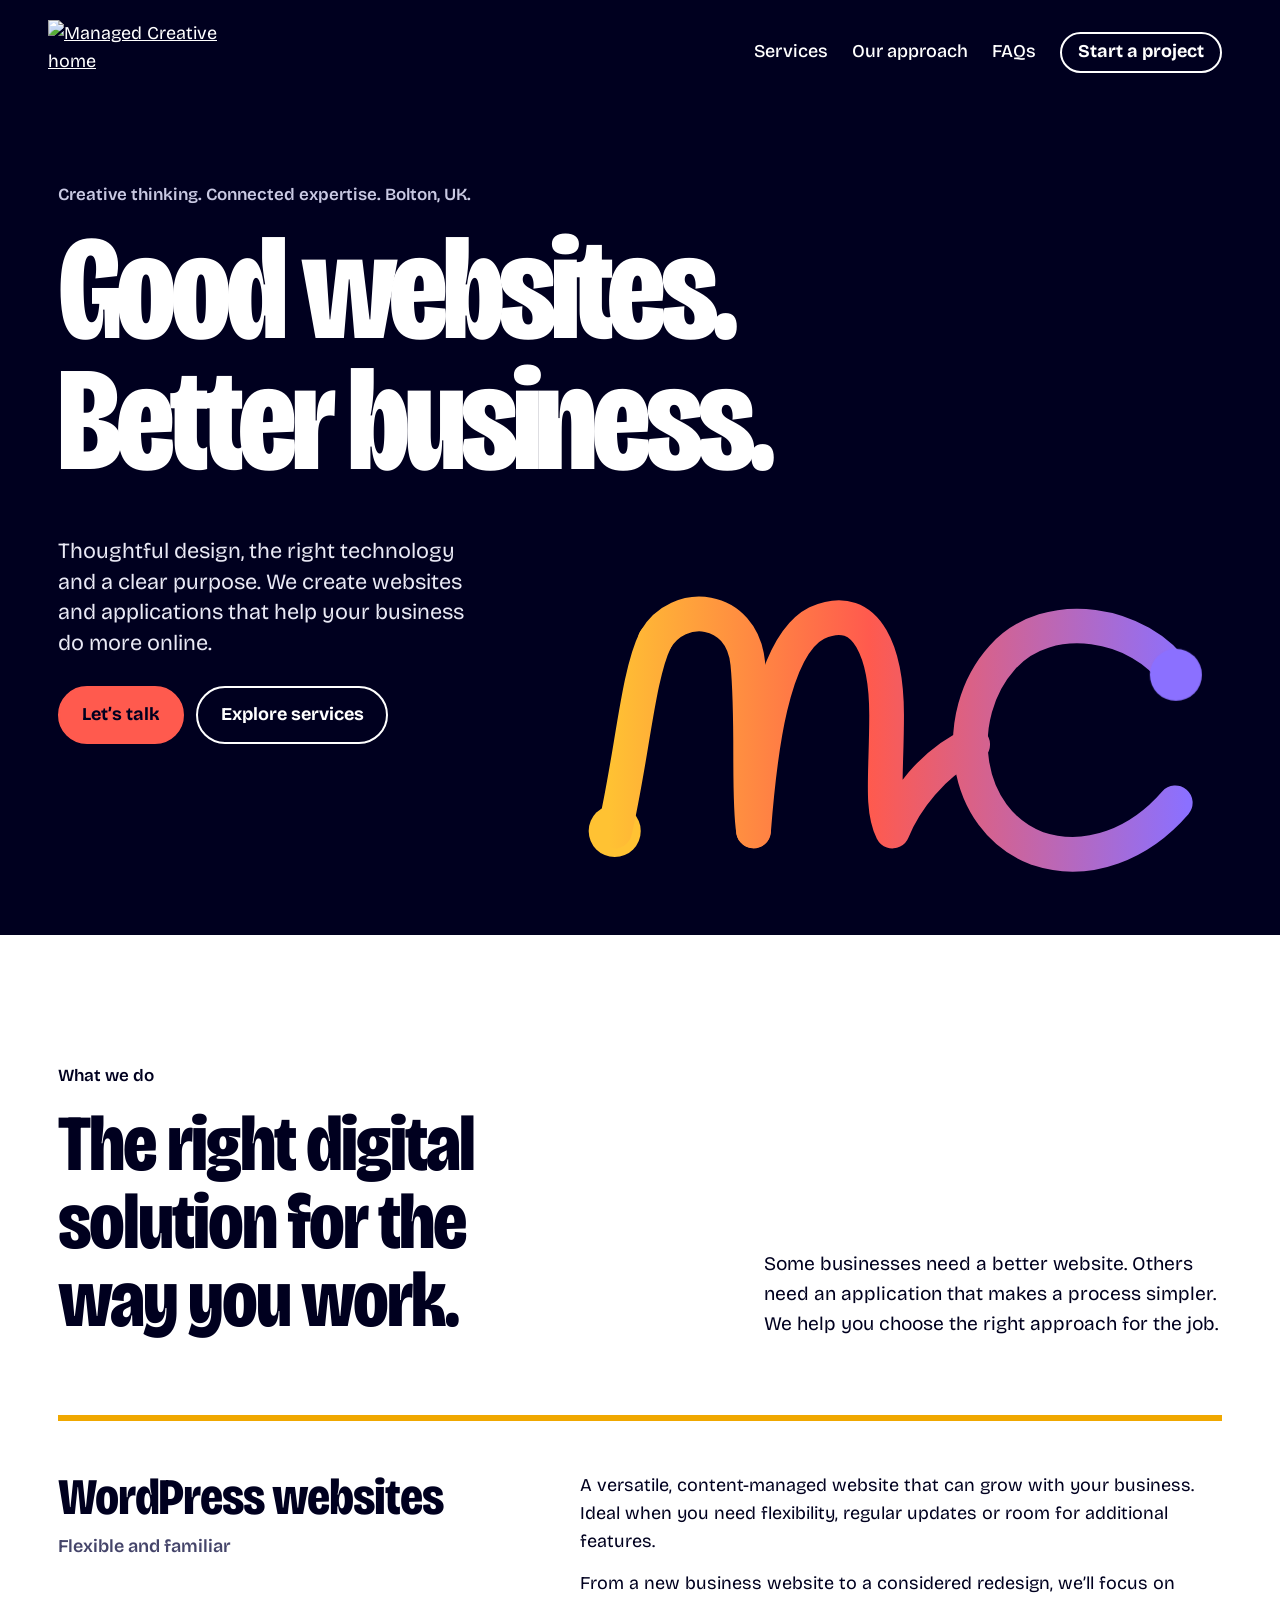
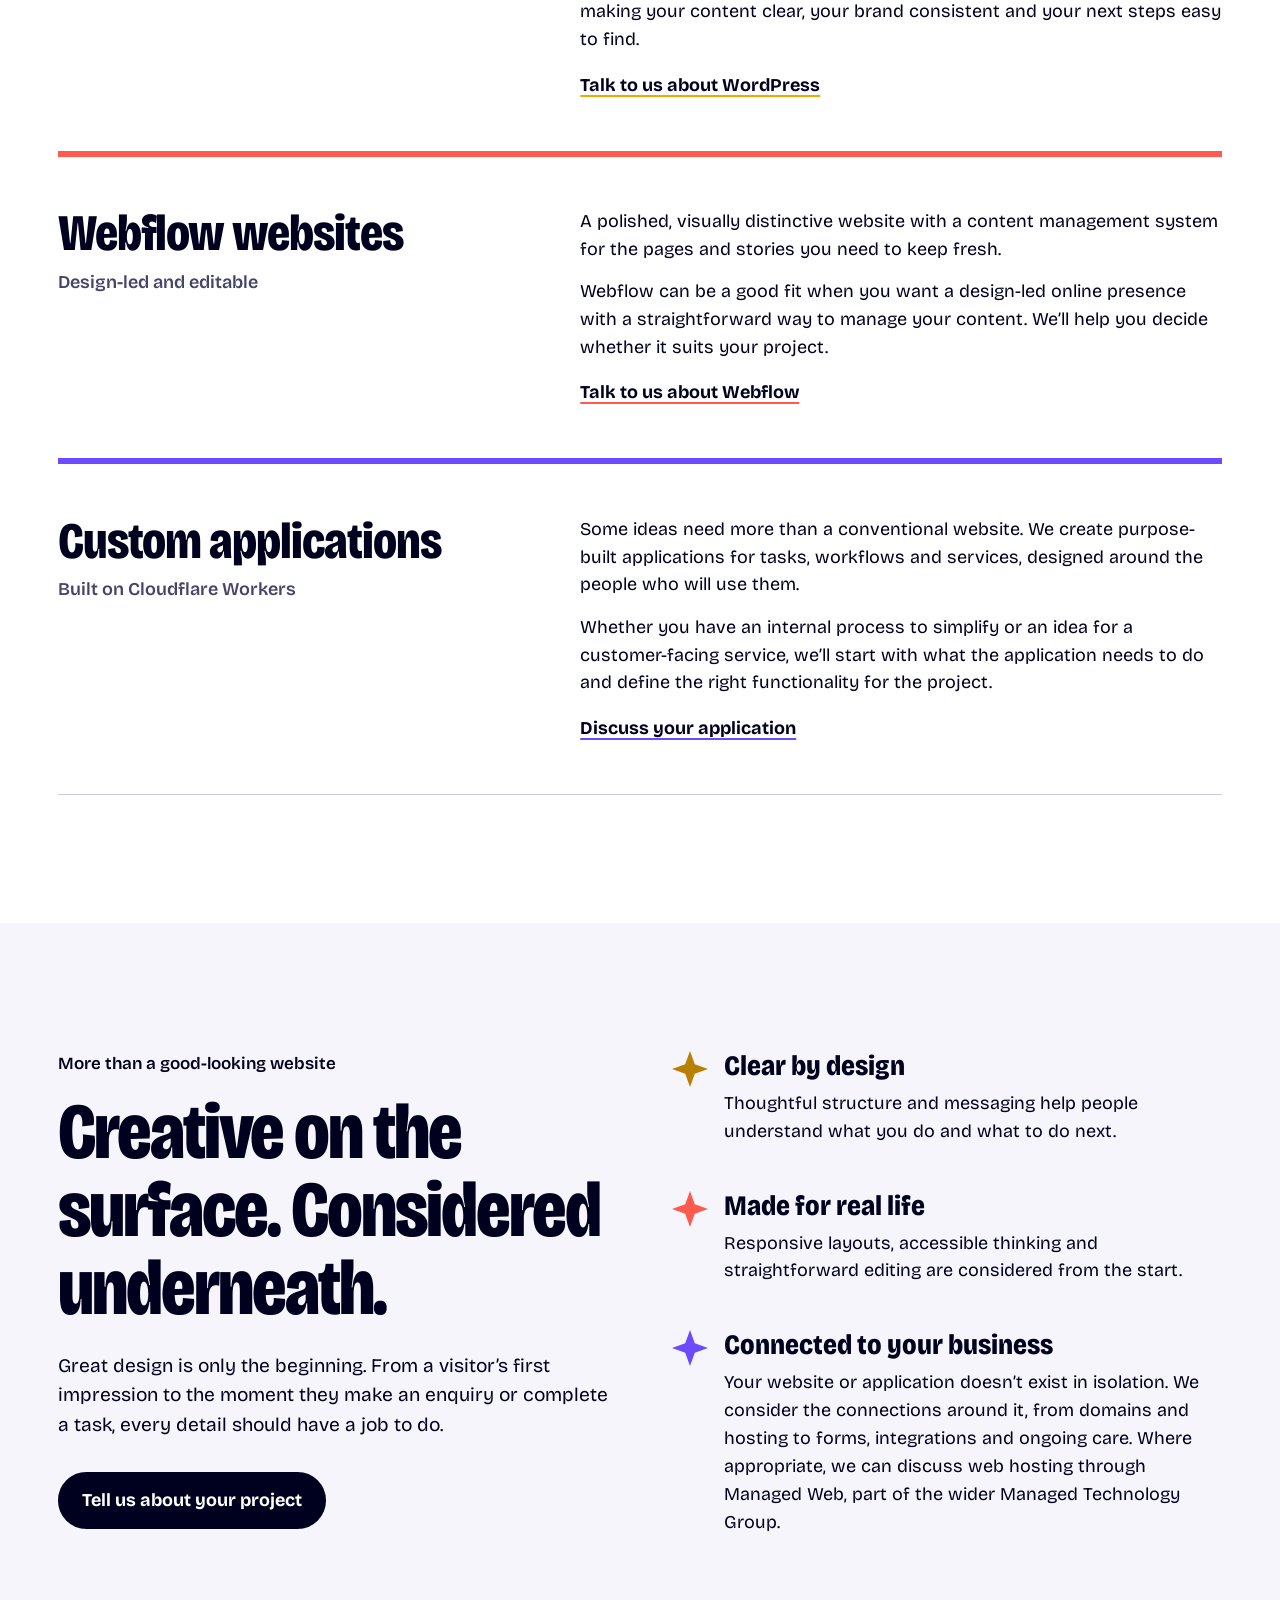
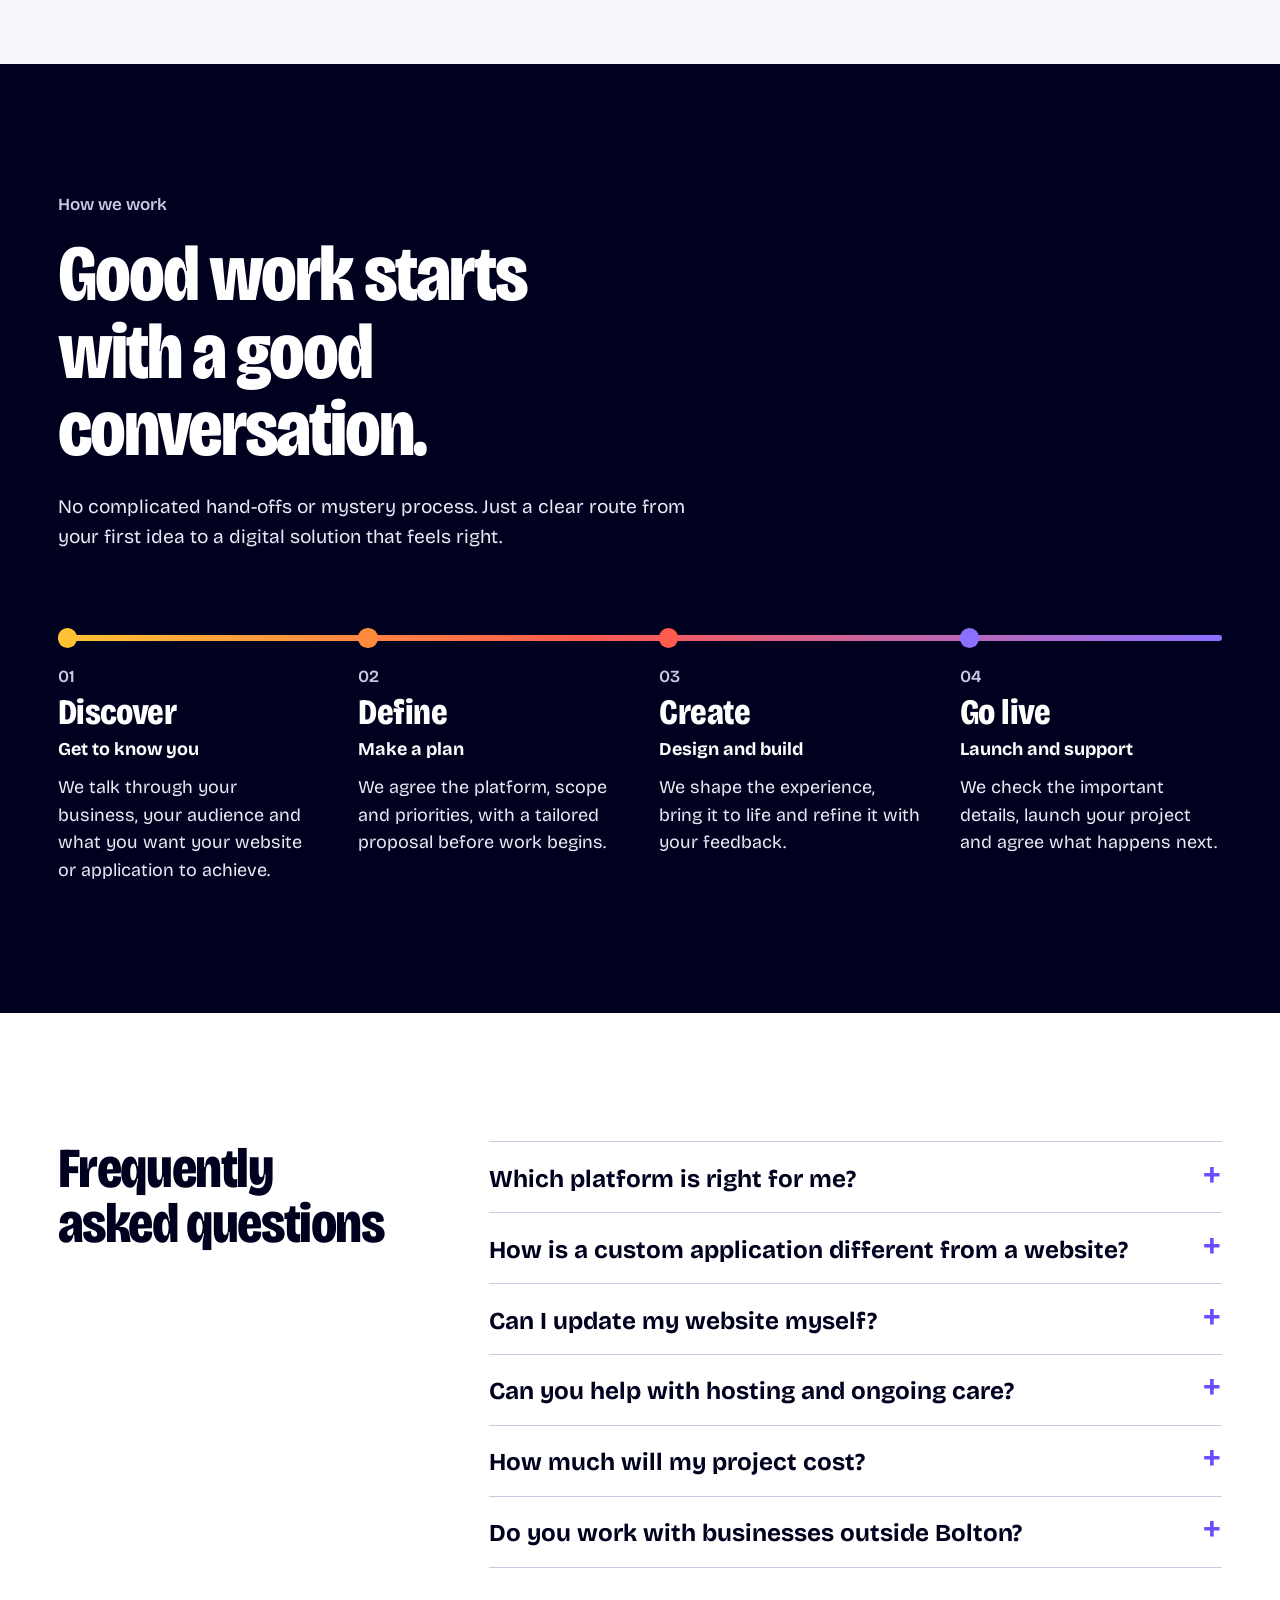
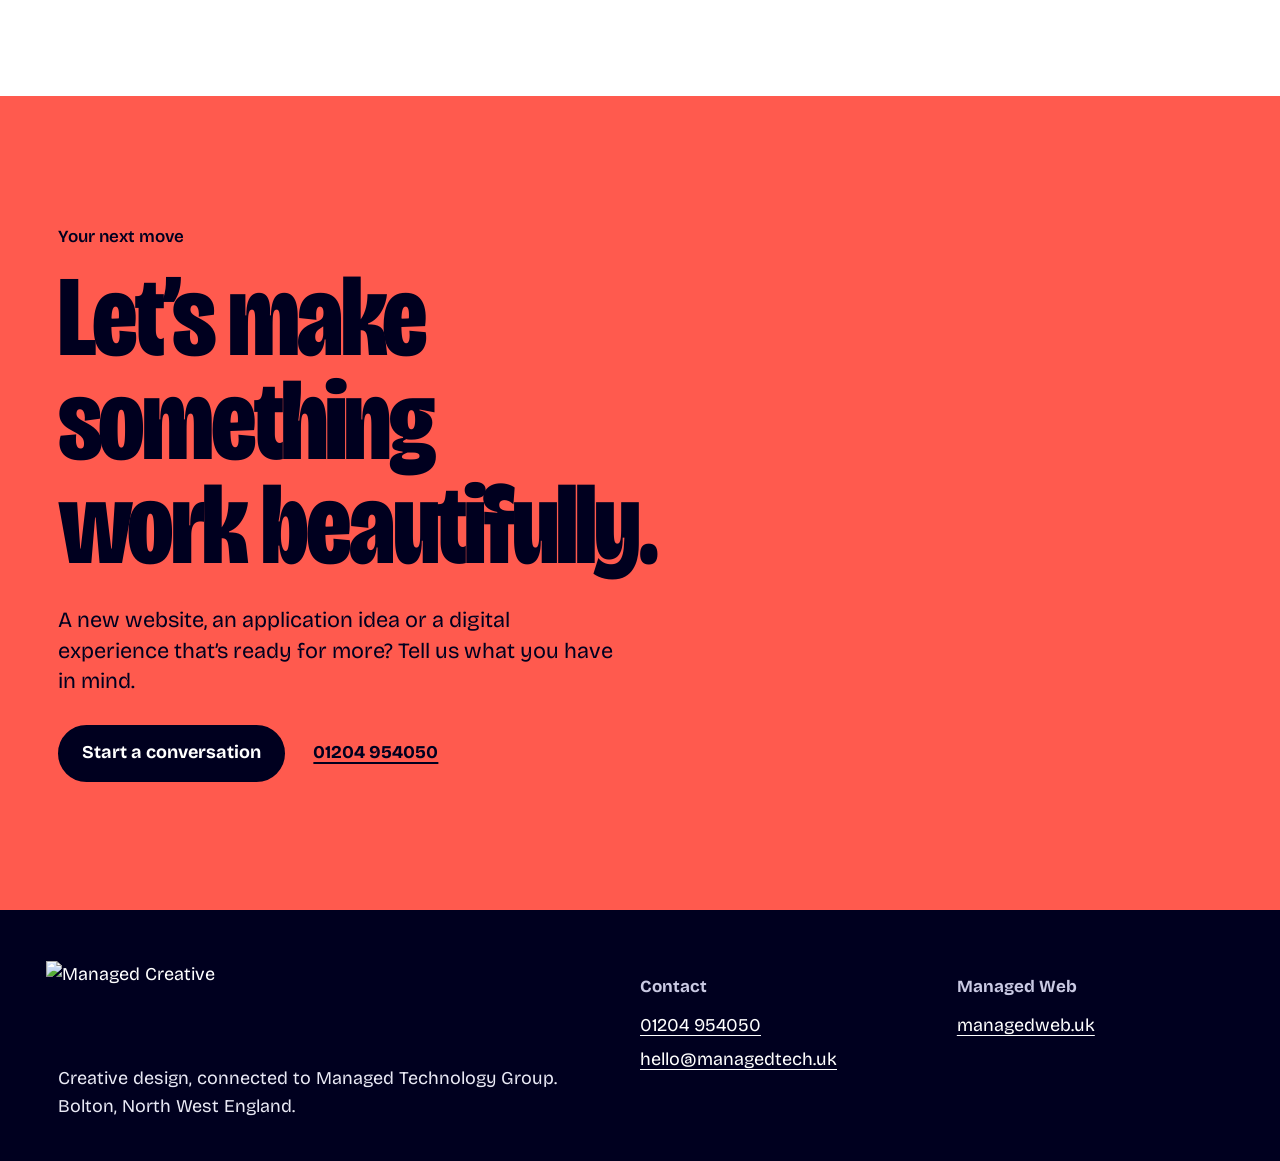
==== public/index.html @ 8feef5d7 "Add Managed Creative website Single-page site using the approved Notion copy and logo pack, served a" ====
<!doctype html>
<html lang="en-GB">
<head>
<meta charset="utf-8">
<meta name="viewport" content="width=device-width,initial-scale=1">
<title>Web Design &amp; Custom Applications in Bolton | Managed Creative</title>
<meta name="description" content="WordPress and Webflow websites and custom applications for businesses in Bolton and across the North West. Thoughtful design, built around your goals.">
<link rel="canonical" href="https://managedcreative.uk/">
<meta name="theme-color" content="#00001F">
<meta property="og:type" content="website">
<meta property="og:locale" content="en_GB">
<meta property="og:site_name" content="Managed Creative">
<meta property="og:title" content="Web Design &amp; Custom Applications in Bolton | Managed Creative">
<meta property="og:description" content="WordPress and Webflow websites and custom applications for businesses in Bolton and across the North West. Thoughtful design, built around your goals.">
<meta property="og:url" content="https://managedcreative.uk/">
<meta property="og:image" content="https://managedcreative.uk/assets/og-image.png">
<meta name="twitter:card" content="summary_large_image">
<link rel="icon" href="/favicon.svg" type="image/svg+xml">
<link rel="apple-touch-icon" href="/apple-touch-icon.png">
<link rel="preconnect" href="https://fonts.googleapis.com">
<link rel="preconnect" href="https://fonts.gstatic.com" crossorigin>
<link rel="stylesheet" href="https://fonts.googleapis.com/css2?family=Bricolage+Grotesque:opsz,wdth,wght@12..96,75..100,300..800&display=swap">
<script type="application/ld+json">{"@context":"https://schema.org","@type":"ProfessionalService","name":"Managed Creative","url":"https://managedcreative.uk/","logo":"https://managedcreative.uk/assets/managed-creative-logo.svg","telephone":"+441204954050","email":"hello@managedtech.uk","address":{"@type":"PostalAddress","addressLocality":"Bolton","addressCountry":"GB"},"areaServed":"North West England"}</script>
<style>
:root{--ink:#00001F;--ink-2:#14143A;--mist:#C9C9E3;--paper:#F5F5FB;--white:#fff;--amber:#F0A800;--amber-b:#FFC233;--coral:#FF5A4E;--violet:#6C4BFF;--violet-b:#8B70FF;--muted:#45456A;--gut:clamp(1rem,4.5vw,4.5rem);--wide:1440px}
*{box-sizing:border-box}
html{scroll-behavior:smooth;scroll-padding-top:1.5rem;-webkit-text-size-adjust:100%}
body{margin:0;background:var(--white);color:var(--ink);font-family:"Bricolage Grotesque",ui-sans-serif,system-ui,sans-serif;font-size:1.125rem;line-height:1.55;font-optical-sizing:auto;overflow-x:hidden}
h1,h2,h3,p{margin:0}
img,svg{display:block}
a{color:inherit}
:focus-visible{outline:3px solid var(--violet);outline-offset:3px;border-radius:2px}
.dark :focus-visible,.dark:focus-visible{outline-color:var(--amber-b)}
.skip{position:absolute;left:1rem;top:-5rem;background:var(--white);color:var(--ink);padding:.6rem 1rem;z-index:5}
.skip:focus{top:1rem}
.wrap{max-width:var(--wide);margin-inline:auto;padding-inline:var(--gut)}
.section{padding-block:clamp(4.5rem,10vw,9rem)}
.eyebrow{font-size:1.0625rem;font-weight:600;margin-bottom:1rem}
h2{font-size:clamp(2.5rem,6.2vw,5.75rem);line-height:.98;font-weight:800;font-stretch:80%;letter-spacing:-.025em;max-width:15ch;text-wrap:balance}
.lede{max-width:56ch;font-size:clamp(1.125rem,1.5vw,1.3125rem)}
.btn{display:inline-block;padding:.8rem 1.4rem;border-radius:999px;font-weight:700;text-decoration:none;border:2px solid currentColor;transition:background-color .15s,color .15s}
.btn-solid{background:var(--coral);border-color:var(--coral);color:var(--ink)}
.btn-solid:hover{background:var(--amber-b);border-color:var(--amber-b)}
.btn-line:hover{background:var(--white);border-color:var(--white);color:var(--ink)}
.btn-ink{background:var(--ink);border-color:var(--ink);color:var(--white)}
.btn-ink:hover{background:var(--violet);border-color:var(--violet)}

/* hero */
.hero{background:var(--ink);color:var(--white);overflow:hidden}
.top{display:flex;flex-wrap:wrap;align-items:center;justify-content:space-between;gap:.75rem 2rem;padding-block:1.25rem}
.top img{width:clamp(150px,15vw,200px);height:auto;margin-left:-.6rem}
.top ul{display:flex;flex-wrap:wrap;align-items:center;gap:.25rem 1.5rem;list-style:none;margin:0;padding:0}
.top li a{text-decoration:none;font-weight:500;display:inline-block;padding:.35rem 0}
.top li a:hover{color:var(--amber-b)}
.top li:last-child a{border:2px solid var(--white);border-radius:999px;padding:.3rem 1rem;font-weight:700}
.top li:last-child a:hover{background:var(--white);border-color:var(--white);color:var(--ink)}
.hero-body{padding-top:clamp(2.5rem,6vw,5rem)}
.hero-body .eyebrow{color:var(--mist)}
h1{font-size:clamp(3.25rem,11.6vw,12rem);line-height:.88;font-weight:800;font-stretch:75%;letter-spacing:-.035em}
h1 span{display:block}
.hero-foot{display:grid;grid-template-columns:minmax(0,5fr) minmax(0,7fr);gap:1rem clamp(2rem,5vw,6rem);align-items:start;margin-top:clamp(2rem,4vw,3.5rem)}
.hero-copy{padding-bottom:clamp(3rem,6vw,6rem)}
.hero-copy p{font-size:clamp(1.1875rem,1.7vw,1.5rem);line-height:1.4;max-width:30ch;color:#E9E9F5}
.actions{display:flex;flex-wrap:wrap;gap:.75rem;margin-top:1.75rem}
.ribbon{width:100%;height:auto;overflow:visible;margin-bottom:clamp(2rem,4vw,4rem)}
.ribbon path{fill:none;stroke:url(#rg);stroke-width:12;stroke-linecap:round;stroke-linejoin:round;stroke-dasharray:1;stroke-dashoffset:1;animation:draw .55s cubic-bezier(.6,0,.4,1) forwards}
.ribbon .s2{animation-delay:.3s;animation-duration:.5s}
.ribbon .s3{animation-delay:.72s;animation-duration:.8s}
.ribbon .s4{animation-delay:1.4s;animation-duration:.8s}
.ribbon .d1{fill:var(--amber-b)}.ribbon .d2{fill:var(--violet-b);opacity:0;animation:pop .2s 2.1s forwards}
@keyframes draw{to{stroke-dashoffset:0}}
@keyframes pop{to{opacity:1}}

/* services */
.svc-head{display:grid;grid-template-columns:minmax(0,7fr) minmax(0,5fr);gap:1.5rem clamp(2rem,5vw,6rem);align-items:end;margin-bottom:clamp(2.5rem,6vw,5rem)}
.svc{display:grid;grid-template-columns:minmax(0,5fr) minmax(0,7fr);gap:1.25rem clamp(2rem,5vw,6rem);padding-block:clamp(2rem,4vw,3.5rem);border-top:6px solid var(--c)}
.svc:last-child{border-bottom:1px solid var(--mist)}
.svc h3{font-size:clamp(2rem,4vw,3.75rem);line-height:1;font-weight:800;font-stretch:80%;letter-spacing:-.02em}
.svc .tag{margin-top:.6rem;font-weight:600;color:var(--muted)}
.svc-body{max-width:62ch}
.svc-body p+p{margin-top:.9rem}
.svc-body a{display:inline-block;margin-top:1.1rem;font-weight:700;text-underline-offset:.2em;text-decoration-thickness:2px;text-decoration-color:var(--c)}
.svc-body a:hover{text-decoration-thickness:4px}

/* why */
.why{background:var(--paper)}
.why-grid{display:grid;grid-template-columns:minmax(0,6fr) minmax(0,6fr);gap:2.5rem clamp(2rem,5vw,6rem);align-items:start}
.why-intro .lede{margin-top:1.5rem}
.why-intro .btn{margin-top:2rem}
.why ul{list-style:none;margin:0;padding:0;display:grid;gap:clamp(2rem,3.5vw,3rem)}
.why li{display:grid;grid-template-columns:2.25rem 1fr;column-gap:1rem}
.why li svg{width:2.25rem;height:2.25rem;fill:var(--violet);grid-row:span 2}
.why li:nth-child(1) svg{fill:#B97F00}.why li:nth-child(2) svg{fill:var(--coral)}
.why h3{font-size:clamp(1.5rem,2.2vw,2rem);line-height:1.1;font-weight:800;font-stretch:85%;margin-bottom:.5rem}

/* process */
.approach{background:var(--ink);color:var(--white)}
.approach .eyebrow{color:var(--mist)}
.approach .lede{margin-top:1.5rem;color:#E9E9F5}
.steps{list-style:none;margin:clamp(3rem,6vw,5rem) 0 0;padding:0;display:grid;grid-template-columns:repeat(4,minmax(0,1fr));gap:clamp(1.5rem,3vw,3rem);position:relative}
.steps::before{content:"";position:absolute;left:0;right:0;top:.6rem;height:6px;margin-top:-3px;border-radius:3px;background:linear-gradient(90deg,var(--amber-b),var(--coral) 45%,var(--violet-b))}
.steps li{position:relative;padding-top:2.25rem}
.steps li::before{content:"";position:absolute;left:0;top:0;width:1.2rem;height:1.2rem;border-radius:50%;background:var(--dot)}
.steps .n{font-size:1.0625rem;font-weight:600;color:var(--mist)}
.steps h3{font-size:clamp(1.75rem,2.8vw,2.625rem);line-height:1;font-weight:800;font-stretch:80%;letter-spacing:-.015em;margin:.25rem 0 .35rem}
.steps .sub{font-weight:700;margin-bottom:.6rem}
.steps p:last-child{color:#E9E9F5}

/* faq */
.faq-grid{display:grid;grid-template-columns:minmax(0,4fr) minmax(0,8fr);gap:2.5rem clamp(2rem,5vw,6rem)}
details{border-top:1px solid var(--mist)}
details:last-child{border-bottom:1px solid var(--mist)}
summary{cursor:pointer;list-style:none;display:flex;justify-content:space-between;gap:1.5rem;align-items:baseline;padding-block:1.15rem;font-size:clamp(1.25rem,1.9vw,1.625rem);font-weight:700;line-height:1.2}
summary::-webkit-details-marker{display:none}
summary::after{content:"+";font-size:1.6em;line-height:.7;font-weight:500;color:var(--violet);flex:none}
details[open] summary::after{content:"\2212"}
summary:hover{color:var(--violet)}
details p{padding-bottom:1.5rem;max-width:62ch}

/* close */
.close{background:var(--coral);color:var(--ink)}
.close h2{font-size:clamp(3rem,9vw,9.5rem);line-height:.9;font-stretch:75%;max-width:13ch}
.close .lede{margin-top:1.75rem;font-size:clamp(1.1875rem,1.7vw,1.5rem);line-height:1.4;max-width:40ch}
.close .actions{align-items:center;gap:.75rem 1.75rem}
.close .actions a:not(.btn){font-weight:700;text-underline-offset:.2em;text-decoration-thickness:2px}

/* footer */
footer{background:var(--ink);color:var(--white);padding-block:clamp(3rem,5vw,4.5rem) 2.5rem}
.foot{display:grid;grid-template-columns:minmax(0,6fr) minmax(0,3fr) minmax(0,3fr);gap:2rem clamp(2rem,4vw,4rem)}
.foot img{width:min(260px,70vw);height:auto;margin:-.8rem 0 1rem -.75rem}
.foot p{color:#E9E9F5}
.foot h3{font-size:1.0625rem;font-weight:700;color:var(--mist);margin-bottom:.5rem}
.foot a{display:inline-block;padding-block:.2rem;text-underline-offset:.2em}
.foot a:hover{color:var(--amber-b)}

@media (max-width:860px){
 .hero-foot,.svc-head,.svc,.why-grid,.faq-grid,.foot{grid-template-columns:minmax(0,1fr)}
 .hero-copy{padding-bottom:0}
 .hero-copy p{max-width:34ch}
 .ribbon{margin-top:1rem;margin-bottom:2rem;width:92%;margin-left:auto}
 .steps{grid-template-columns:minmax(0,1fr);gap:2.25rem}
 .steps::before{left:.6rem;right:auto;top:.6rem;bottom:0;width:6px;height:auto;margin:0 0 0 -3px;background:linear-gradient(180deg,var(--amber-b),var(--coral) 45%,var(--violet-b))}
 .steps li{padding:0 0 0 2.5rem}
}
@media (prefers-reduced-motion:reduce){
 html{scroll-behavior:auto}
 .ribbon path{animation:none;stroke-dashoffset:0}
 .ribbon .d2{animation:none;opacity:1}
 .btn{transition:none}
}
</style>
</head>
<body>
<a class="skip" href="#main">Skip to content</a>
<svg width="0" height="0" style="position:absolute" aria-hidden="true"><defs><symbol id="star" viewBox="0 0 24 24"><path d="M12 0l3.2 8.8L24 12l-8.8 3.2L12 24l-3.2-8.8L0 12l8.8-3.2z"/></symbol></defs></svg>

<header class="hero dark">
  <div class="wrap">
    <nav class="top" aria-label="Main">
      <a href="/"><img src="/assets/managed-creative-logo-reversed.svg" width="646" height="218" alt="Managed Creative home"></a>
      <ul>
        <li><a href="#services">Services</a></li>
        <li><a href="#approach">Our approach</a></li>
        <li><a href="#faqs">FAQs</a></li>
        <li><a href="#contact">Start a project</a></li>
      </ul>
    </nav>
    <div class="hero-body">
      <p class="eyebrow">Creative thinking. Connected expertise. Bolton, UK.</p>
      <h1><span>Good websites.</span> <span>Better business.</span></h1>
      <div class="hero-foot">
        <div class="hero-copy">
          <p>Thoughtful design, the right technology and a clear purpose. We create websites and applications that help your business do more online.</p>
          <div class="actions">
            <a class="btn btn-solid" href="#contact">Let’s talk</a>
            <a class="btn btn-line" href="#services">Explore services</a>
          </div>
        </div>
        <svg class="ribbon" viewBox="0 28 222 120" aria-hidden="true" focusable="false">
          <defs><linearGradient id="rg" gradientUnits="userSpaceOnUse" x1="10" y1="0" x2="210" y2="0"><stop offset="0" stop-color="#FFC233"/><stop offset=".45" stop-color="#FF5A4E"/><stop offset="1" stop-color="#8B70FF"/></linearGradient></defs>
          <circle class="d1" cx="12" cy="130" r="9"/>
          <path class="s1" pathLength="1" d="M12 130C18 104 20 76 26 64"/>
          <path class="s2" pathLength="1" d="M26 64C34 50 56 52 58 72C60 92 58 118 60 130"/>
          <path class="s3" pathLength="1" d="M60 130C62 104 66 66 82 58C100 50 106 70 106 90C106 110 104 122 108 130C112 120 122 106 136 100"/>
          <path class="s4" pathLength="1" d="M206 76C194 58 162 52 146 70C128 90 132 126 158 136C176 142 194 134 206 120"/>
          <circle class="d2" cx="206" cy="76" r="9"/>
        </svg>
      </div>
    </div>
  </div>
</header>

<main id="main">
<section class="section" id="services">
  <div class="wrap">
    <div class="svc-head">
      <div><p class="eyebrow">What we do</p><h2>The right digital solution for the way you work.</h2></div>
      <p class="lede">Some businesses need a better website. Others need an application that makes a process simpler. We help you choose the right approach for the job.</p>
    </div>
    <article class="svc" style="--c:var(--amber)">
      <div><h3>WordPress websites</h3><p class="tag">Flexible and familiar</p></div>
      <div class="svc-body">
        <p>A versatile, content-managed website that can grow with your business. Ideal when you need flexibility, regular updates or room for additional features.</p>
        <p>From a new business website to a considered redesign, we’ll focus on making your content clear, your brand consistent and your next steps easy to find.</p>
        <a href="mailto:hello@managedtech.uk?subject=WordPress%20website%20enquiry">Talk to us about WordPress</a>
      </div>
    </article>
    <article class="svc" style="--c:var(--coral)">
      <div><h3>Webflow websites</h3><p class="tag">Design-led and editable</p></div>
      <div class="svc-body">
        <p>A polished, visually distinctive website with a content management system for the pages and stories you need to keep fresh.</p>
        <p>Webflow can be a good fit when you want a design-led online presence with a straightforward way to manage your content. We’ll help you decide whether it suits your project.</p>
        <a href="mailto:hello@managedtech.uk?subject=Webflow%20website%20enquiry">Talk to us about Webflow</a>
      </div>
    </article>
    <article class="svc" style="--c:var(--violet)">
      <div><h3>Custom applications</h3><p class="tag">Built on Cloudflare Workers</p></div>
      <div class="svc-body">
        <p>Some ideas need more than a conventional website. We create purpose-built applications for tasks, workflows and services, designed around the people who will use them.</p>
        <p>Whether you have an internal process to simplify or an idea for a customer-facing service, we’ll start with what the application needs to do and define the right functionality for the project.</p>
        <a href="mailto:hello@managedtech.uk?subject=Custom%20application%20enquiry">Discuss your application</a>
      </div>
    </article>
  </div>
</section>

<section class="section why" aria-labelledby="why-h">
  <div class="wrap why-grid">
    <div class="why-intro">
      <p class="eyebrow">More than a good-looking website</p>
      <h2 id="why-h">Creative on the surface. Considered underneath.</h2>
      <p class="lede">Great design is only the beginning. From a visitor’s first impression to the moment they make an enquiry or complete a task, every detail should have a job to do.</p>
      <a class="btn btn-ink" href="mailto:hello@managedtech.uk?subject=Tell%20us%20about%20your%20project">Tell us about your project</a>
    </div>
    <ul>
      <li><svg aria-hidden="true"><use href="#star"/></svg><h3>Clear by design</h3><p>Thoughtful structure and messaging help people understand what you do and what to do next.</p></li>
      <li><svg aria-hidden="true"><use href="#star"/></svg><h3>Made for real life</h3><p>Responsive layouts, accessible thinking and straightforward editing are considered from the start.</p></li>
      <li><svg aria-hidden="true"><use href="#star"/></svg><h3>Connected to your business</h3><p>Your website or application doesn’t exist in isolation. We consider the connections around it, from domains and hosting to forms, integrations and ongoing care. Where appropriate, we can discuss web hosting through Managed Web, part of the wider Managed Technology Group.</p></li>
    </ul>
  </div>
</section>

<section class="section approach dark" id="approach">
  <div class="wrap">
    <p class="eyebrow">How we work</p>
    <h2>Good work starts with a good conversation.</h2>
    <p class="lede">No complicated hand-offs or mystery process. Just a clear route from your first idea to a digital solution that feels right.</p>
    <ol class="steps">
      <li style="--dot:var(--amber-b)"><p class="n">01</p><h3>Discover</h3><p class="sub">Get to know you</p><p>We talk through your business, your audience and what you want your website or application to achieve.</p></li>
      <li style="--dot:#FF8A3D"><p class="n">02</p><h3>Define</h3><p class="sub">Make a plan</p><p>We agree the platform, scope and priorities, with a tailored proposal before work begins.</p></li>
      <li style="--dot:var(--coral)"><p class="n">03</p><h3>Create</h3><p class="sub">Design and build</p><p>We shape the experience, bring it to life and refine it with your feedback.</p></li>
      <li style="--dot:var(--violet-b)"><p class="n">04</p><h3>Go live</h3><p class="sub">Launch and support</p><p>We check the important details, launch your project and agree what happens next.</p></li>
    </ol>
  </div>
</section>

<section class="section" id="faqs">
  <div class="wrap faq-grid">
    <h2 style="font-size:clamp(2.25rem,4.4vw,4rem)">Frequently asked questions</h2>
    <div>
      <details><summary>Which platform is right for me?</summary><p>It depends on your content, functionality, budget and how you want to manage the finished project. We’ll discuss the options and recommend an approach based on what you need.</p></details>
      <details><summary>How is a custom application different from a website?</summary><p>A website primarily presents information; a custom application is designed to help people complete tasks or use a service. We build applications on Cloudflare Workers, with the functionality, integrations and ongoing costs agreed for each project.</p></details>
      <details><summary>Can I update my website myself?</summary><p>WordPress and Webflow both offer ways to manage website content. We’ll discuss which parts you need to update and how you’ll use them as part of your project.</p></details>
      <details><summary>Can you help with hosting and ongoing care?</summary><p>Yes. We can discuss hosting through Managed Web and agree the right level of ongoing care. Hosting, platform subscriptions and maintenance are scoped separately from the build.</p></details>
      <details><summary>How much will my project cost?</summary><p>Every project is different. We’ll understand what you need first, then provide a tailored proposal covering the scope, costs and any ongoing fees.</p></details>
      <details><summary>Do you work with businesses outside Bolton?</summary><p>Yes. We work with businesses across the North West and can discuss projects further afield too.</p></details>
    </div>
  </div>
</section>

<section class="section close" id="contact">
  <div class="wrap">
    <p class="eyebrow">Your next move</p>
    <h2>Let’s make something work beautifully.</h2>
    <p class="lede">A new website, an application idea or a digital experience that’s ready for more? Tell us what you have in mind.</p>
    <div class="actions">
      <a class="btn btn-ink" href="mailto:hello@managedtech.uk?subject=Starting%20a%20conversation">Start a conversation</a>
      <a href="tel:+441204954050">01204 954050</a>
    </div>
  </div>
</section>
</main>

<footer class="dark">
  <div class="wrap foot">
    <div>
      <img src="/assets/managed-creative-logo-reversed.svg" width="646" height="218" alt="Managed Creative">
      <p>Creative design, connected to Managed Technology Group.</p>
      <p>Bolton, North West England.</p>
    </div>
    <div>
      <h3>Contact</h3>
      <a href="tel:+441204954050">01204 954050</a><br>
      <a href="mailto:hello@managedtech.uk">hello@managedtech.uk</a>
    </div>
    <div>
      <h3>Managed Web</h3>
      <a href="https://managedweb.uk/">managedweb.uk</a>
    </div>
  </div>
</footer>
</body>
</html>
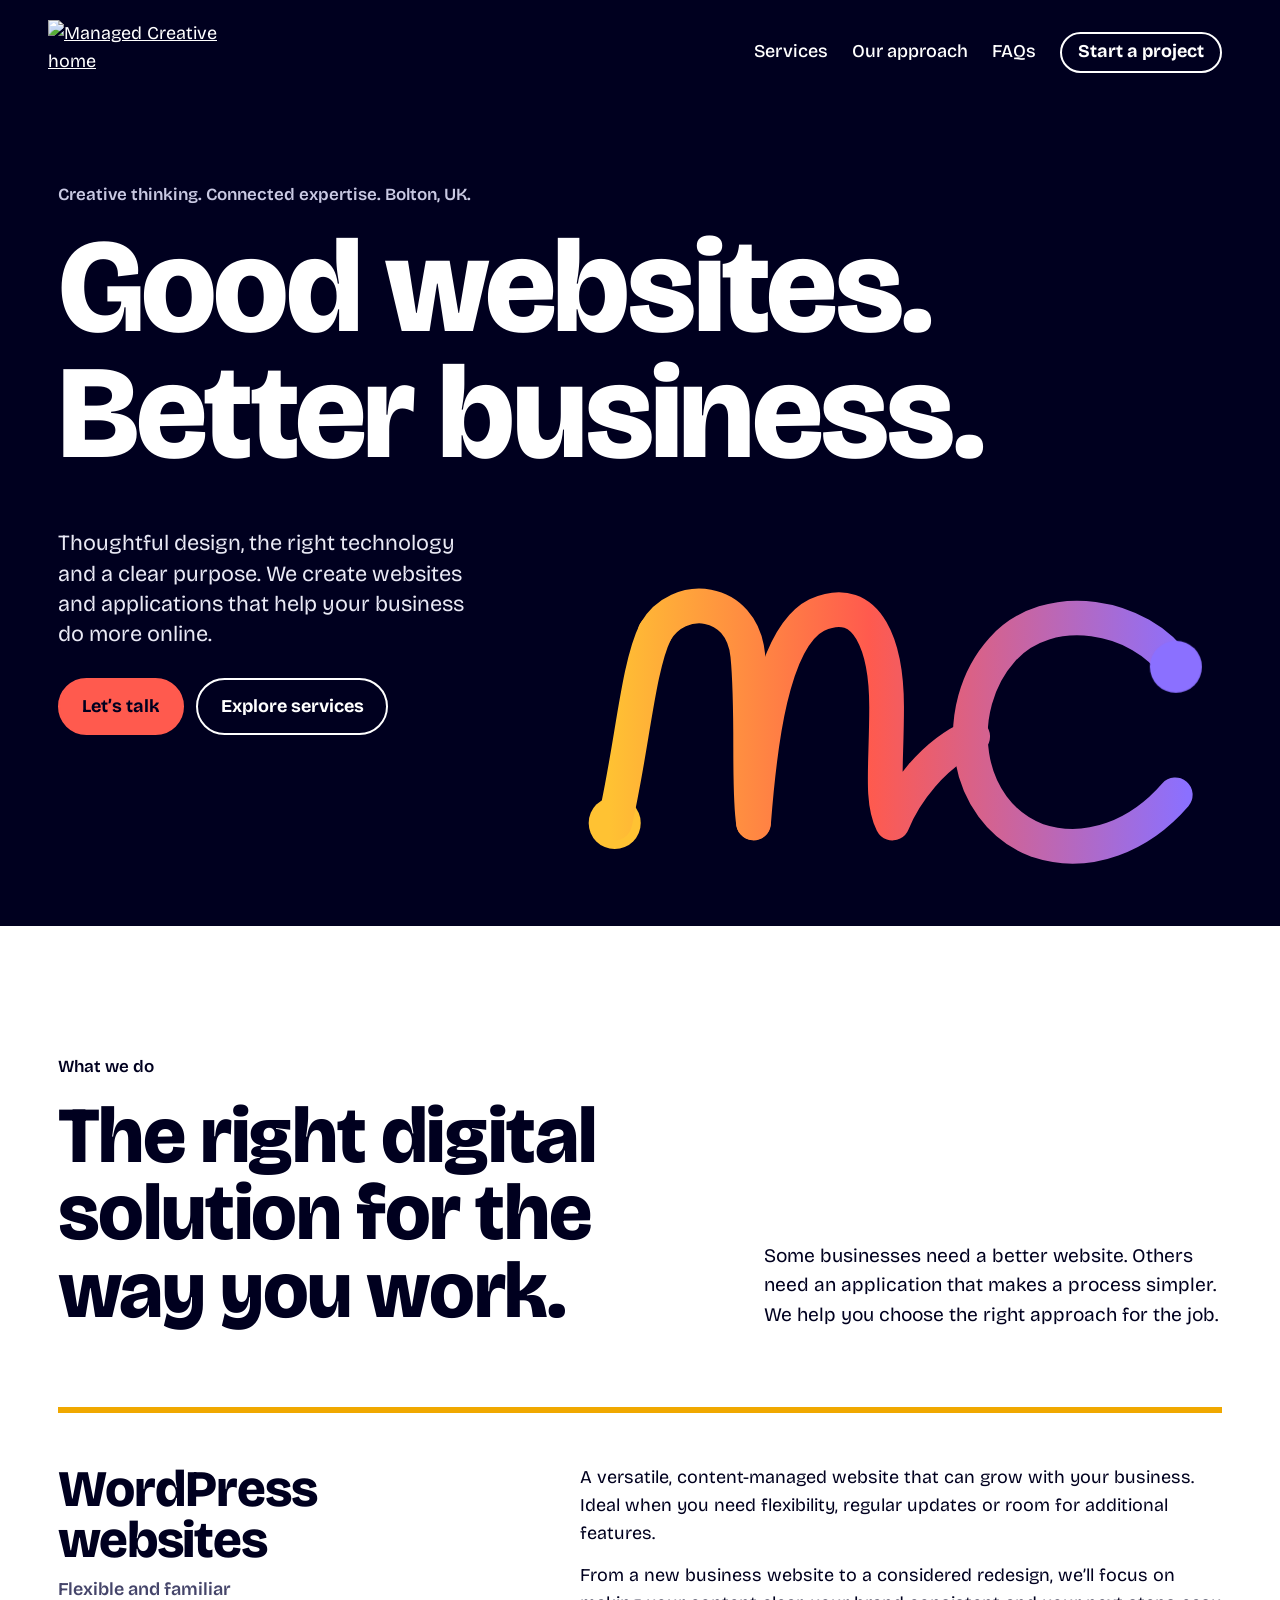
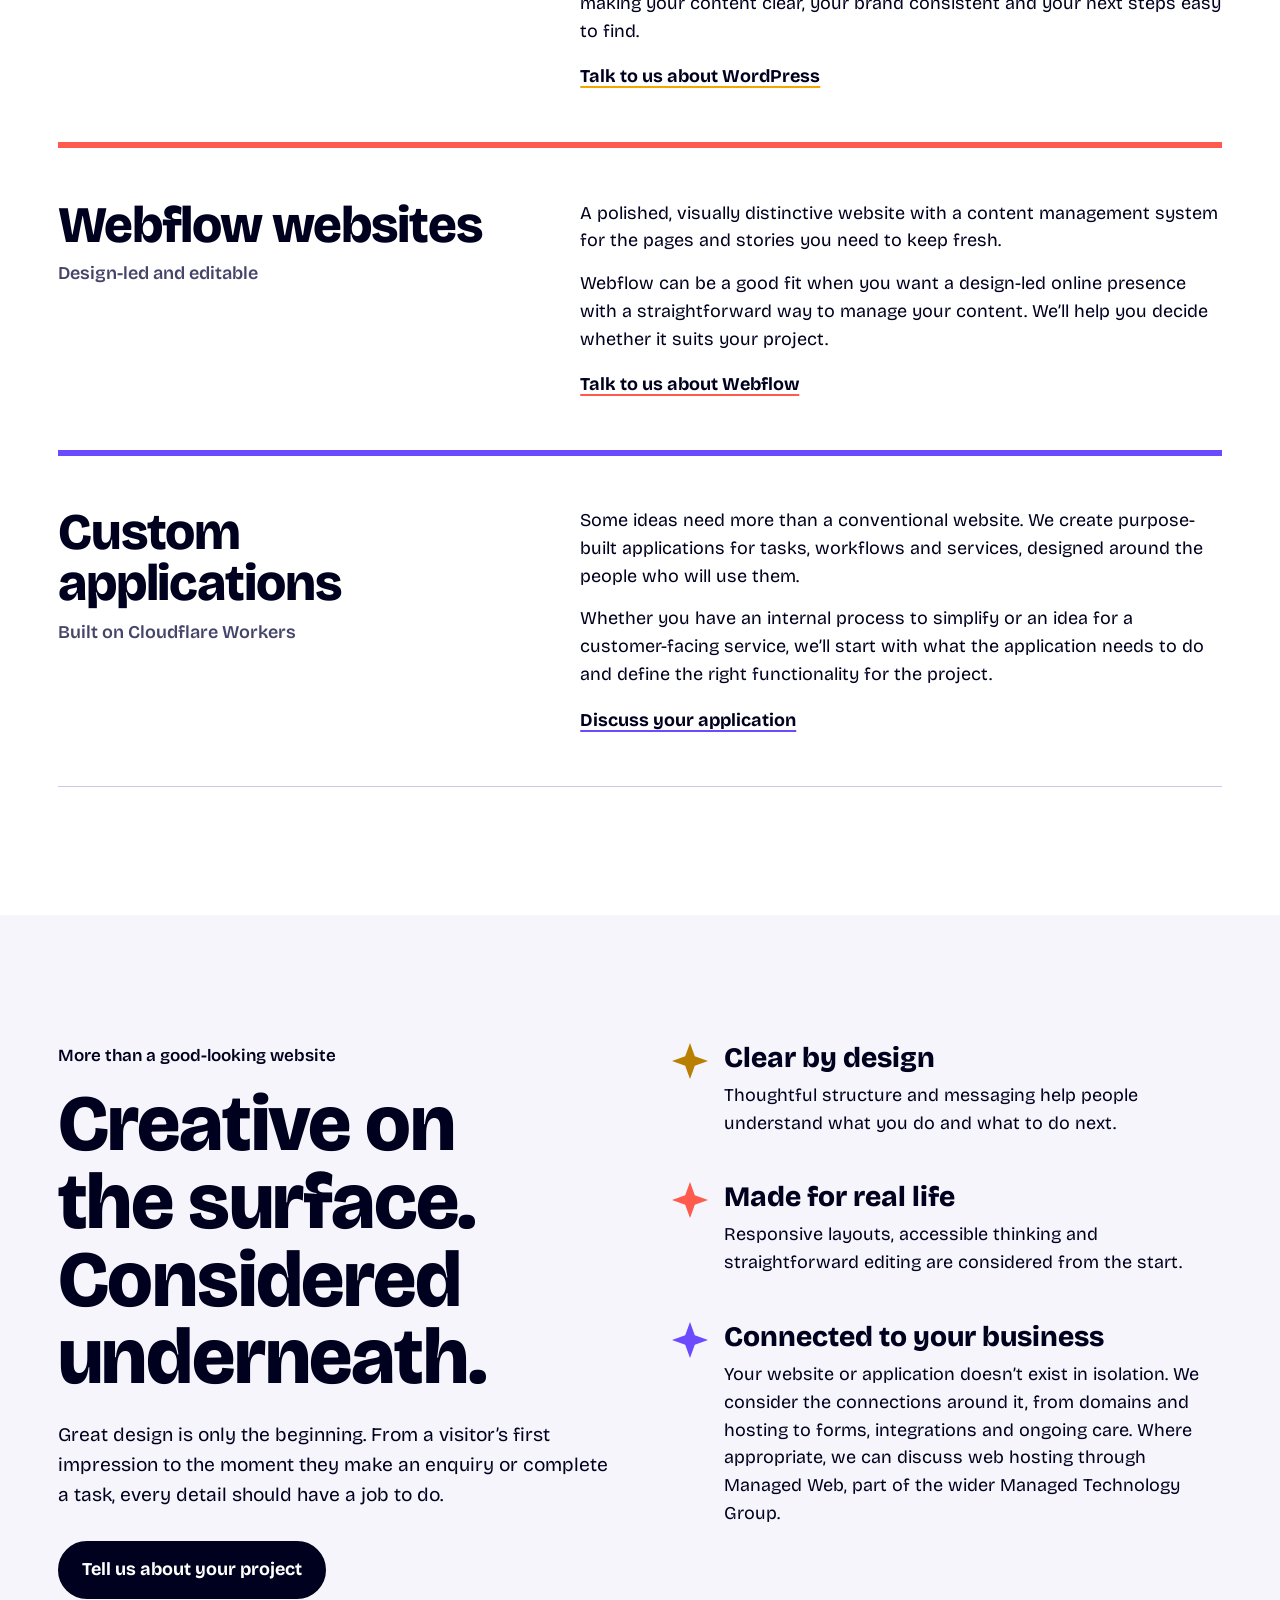
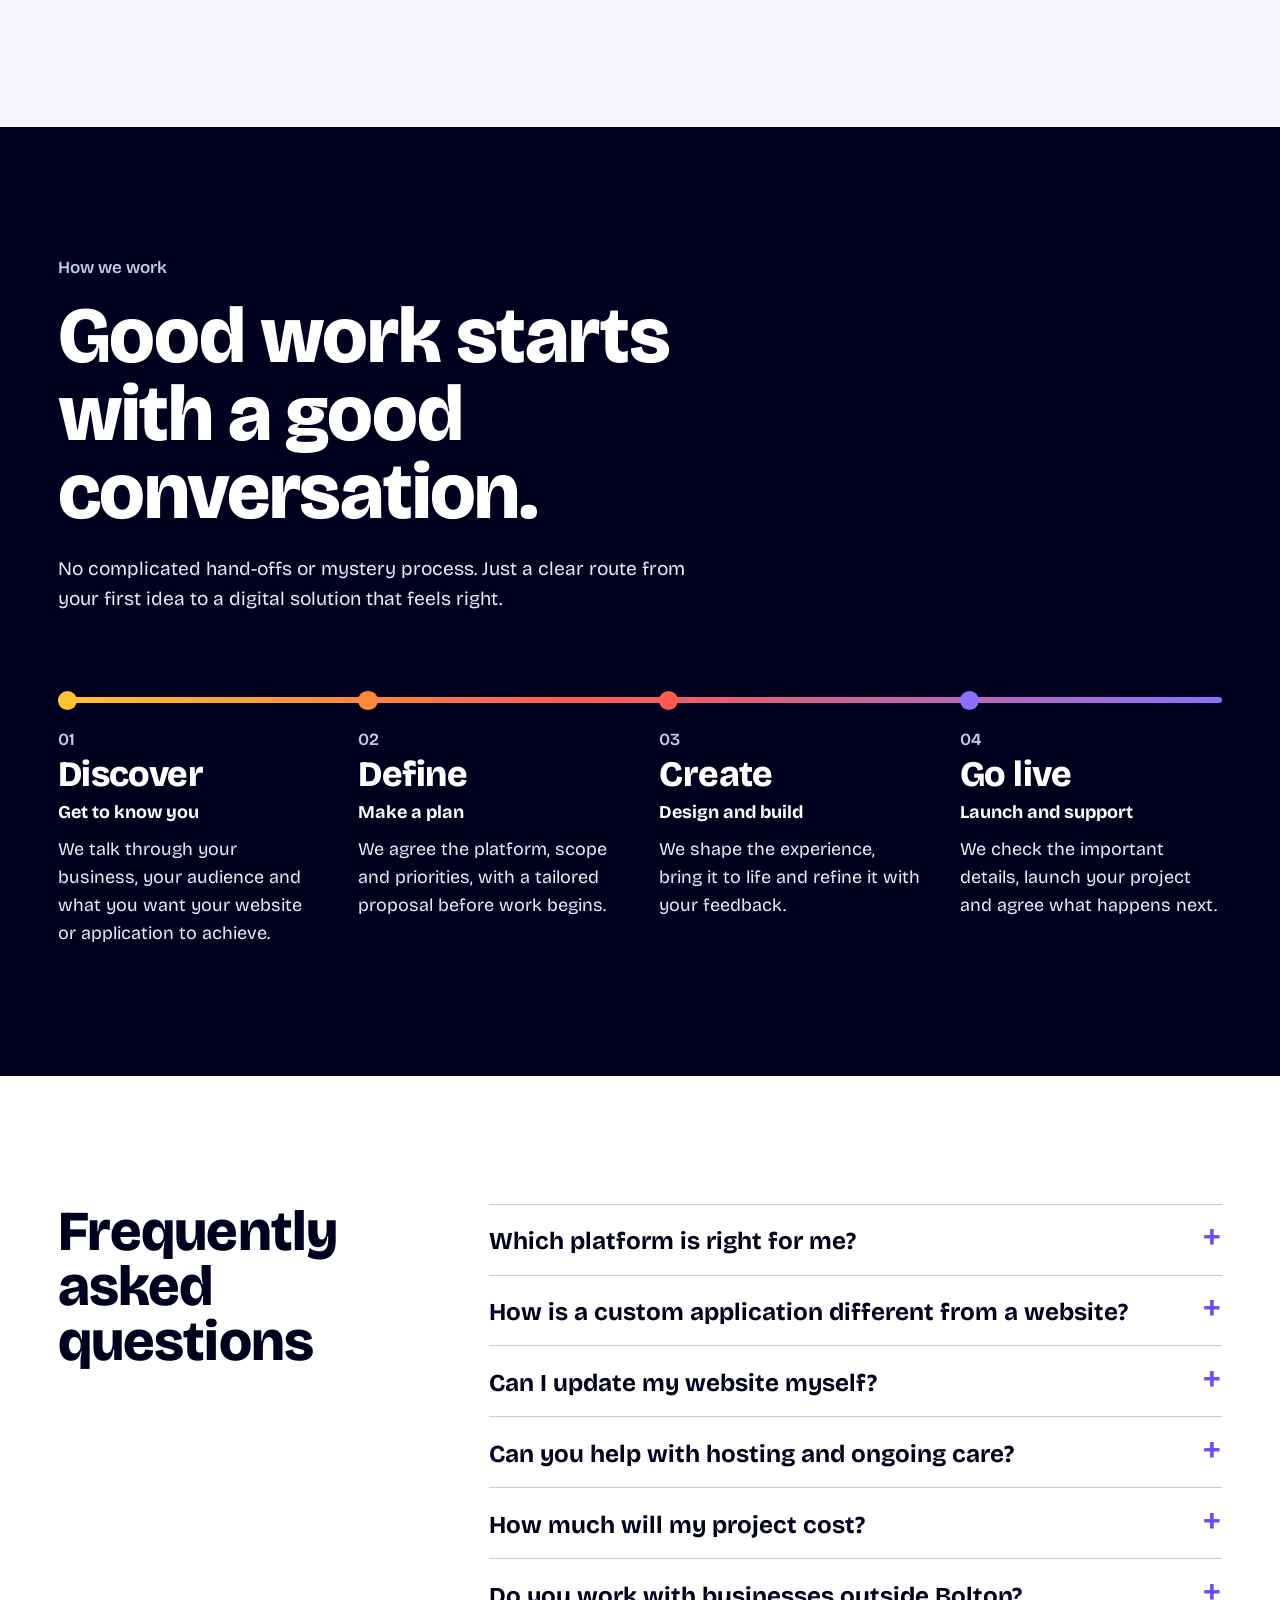
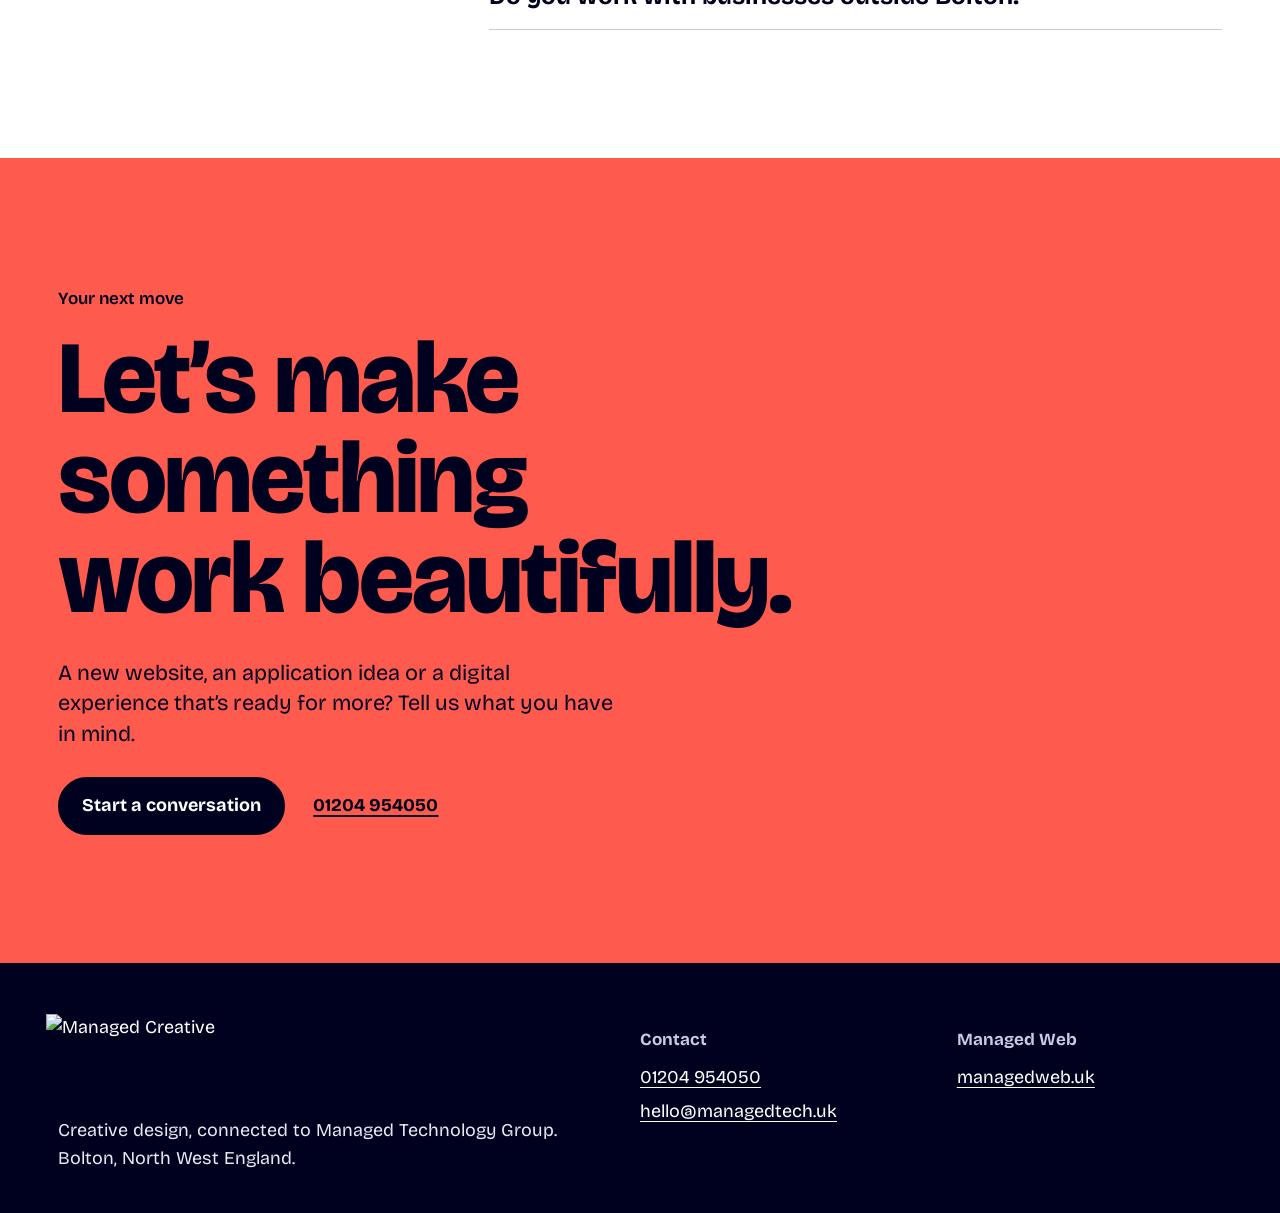
==== commit f0cdceba: "Fix colliding letters in headings Use Bricolage Grotesque at full width with gentler tracking, match" ====
--- a/public/index.html
+++ b/public/index.html
@@ -36,7 +36,7 @@
 .wrap{max-width:var(--wide);margin-inline:auto;padding-inline:var(--gut)}
 .section{padding-block:clamp(4.5rem,10vw,9rem)}
 .eyebrow{font-size:1.0625rem;font-weight:600;margin-bottom:1rem}
-h2{font-size:clamp(2.5rem,6.2vw,5.75rem);line-height:.98;font-weight:800;font-stretch:80%;letter-spacing:-.025em;max-width:15ch;text-wrap:balance}
+h2{font-size:clamp(2.5rem,6.2vw,5.75rem);line-height:.98;font-weight:800;font-stretch:100%;letter-spacing:-.015em;max-width:16ch;text-wrap:balance}
 .lede{max-width:56ch;font-size:clamp(1.125rem,1.5vw,1.3125rem)}
 .btn{display:inline-block;padding:.8rem 1.4rem;border-radius:999px;font-weight:700;text-decoration:none;border:2px solid currentColor;transition:background-color .15s,color .15s}
 .btn-solid{background:var(--coral);border-color:var(--coral);color:var(--ink)}
@@ -56,7 +56,7 @@
 .top li:last-child a:hover{background:var(--white);border-color:var(--white);color:var(--ink)}
 .hero-body{padding-top:clamp(2.5rem,6vw,5rem)}
 .hero-body .eyebrow{color:var(--mist)}
-h1{font-size:clamp(3.25rem,11.6vw,12rem);line-height:.88;font-weight:800;font-stretch:75%;letter-spacing:-.035em}
+h1{font-size:clamp(3rem,10.4vw,10rem);line-height:.95;font-weight:800;font-stretch:100%;letter-spacing:-.02em}
 h1 span{display:block}
 .hero-foot{display:grid;grid-template-columns:minmax(0,5fr) minmax(0,7fr);gap:1rem clamp(2rem,5vw,6rem);align-items:start;margin-top:clamp(2rem,4vw,3.5rem)}
 .hero-copy{padding-bottom:clamp(3rem,6vw,6rem)}
@@ -75,7 +75,7 @@
 .svc-head{display:grid;grid-template-columns:minmax(0,7fr) minmax(0,5fr);gap:1.5rem clamp(2rem,5vw,6rem);align-items:end;margin-bottom:clamp(2.5rem,6vw,5rem)}
 .svc{display:grid;grid-template-columns:minmax(0,5fr) minmax(0,7fr);gap:1.25rem clamp(2rem,5vw,6rem);padding-block:clamp(2rem,4vw,3.5rem);border-top:6px solid var(--c)}
 .svc:last-child{border-bottom:1px solid var(--mist)}
-.svc h3{font-size:clamp(2rem,4vw,3.75rem);line-height:1;font-weight:800;font-stretch:80%;letter-spacing:-.02em}
+.svc h3{font-size:clamp(2rem,4vw,3.75rem);line-height:1;font-weight:800;font-stretch:100%;letter-spacing:-.02em}
 .svc .tag{margin-top:.6rem;font-weight:600;color:var(--muted)}
 .svc-body{max-width:62ch}
 .svc-body p+p{margin-top:.9rem}
@@ -91,7 +91,7 @@
 .why li{display:grid;grid-template-columns:2.25rem 1fr;column-gap:1rem}
 .why li svg{width:2.25rem;height:2.25rem;fill:var(--violet);grid-row:span 2}
 .why li:nth-child(1) svg{fill:#B97F00}.why li:nth-child(2) svg{fill:var(--coral)}
-.why h3{font-size:clamp(1.5rem,2.2vw,2rem);line-height:1.1;font-weight:800;font-stretch:85%;margin-bottom:.5rem}
+.why h3{font-size:clamp(1.5rem,2.2vw,2rem);line-height:1.1;font-weight:800;font-stretch:100%;margin-bottom:.5rem}
 
 /* process */
 .approach{background:var(--ink);color:var(--white)}
@@ -102,7 +102,7 @@
 .steps li{position:relative;padding-top:2.25rem}
 .steps li::before{content:"";position:absolute;left:0;top:0;width:1.2rem;height:1.2rem;border-radius:50%;background:var(--dot)}
 .steps .n{font-size:1.0625rem;font-weight:600;color:var(--mist)}
-.steps h3{font-size:clamp(1.75rem,2.8vw,2.625rem);line-height:1;font-weight:800;font-stretch:80%;letter-spacing:-.015em;margin:.25rem 0 .35rem}
+.steps h3{font-size:clamp(1.75rem,2.8vw,2.625rem);line-height:1;font-weight:800;font-stretch:100%;letter-spacing:-.015em;margin:.25rem 0 .35rem}
 .steps .sub{font-weight:700;margin-bottom:.6rem}
 .steps p:last-child{color:#E9E9F5}
 
@@ -119,7 +119,7 @@
 
 /* close */
 .close{background:var(--coral);color:var(--ink)}
-.close h2{font-size:clamp(3rem,9vw,9.5rem);line-height:.9;font-stretch:75%;max-width:13ch}
+.close h2{font-size:clamp(2.75rem,8vw,8rem);line-height:.98;font-stretch:100%;letter-spacing:-.02em;max-width:14ch}
 .close .lede{margin-top:1.75rem;font-size:clamp(1.1875rem,1.7vw,1.5rem);line-height:1.4;max-width:40ch}
 .close .actions{align-items:center;gap:.75rem 1.75rem}
 .close .actions a:not(.btn){font-weight:700;text-underline-offset:.2em;text-decoration-thickness:2px}
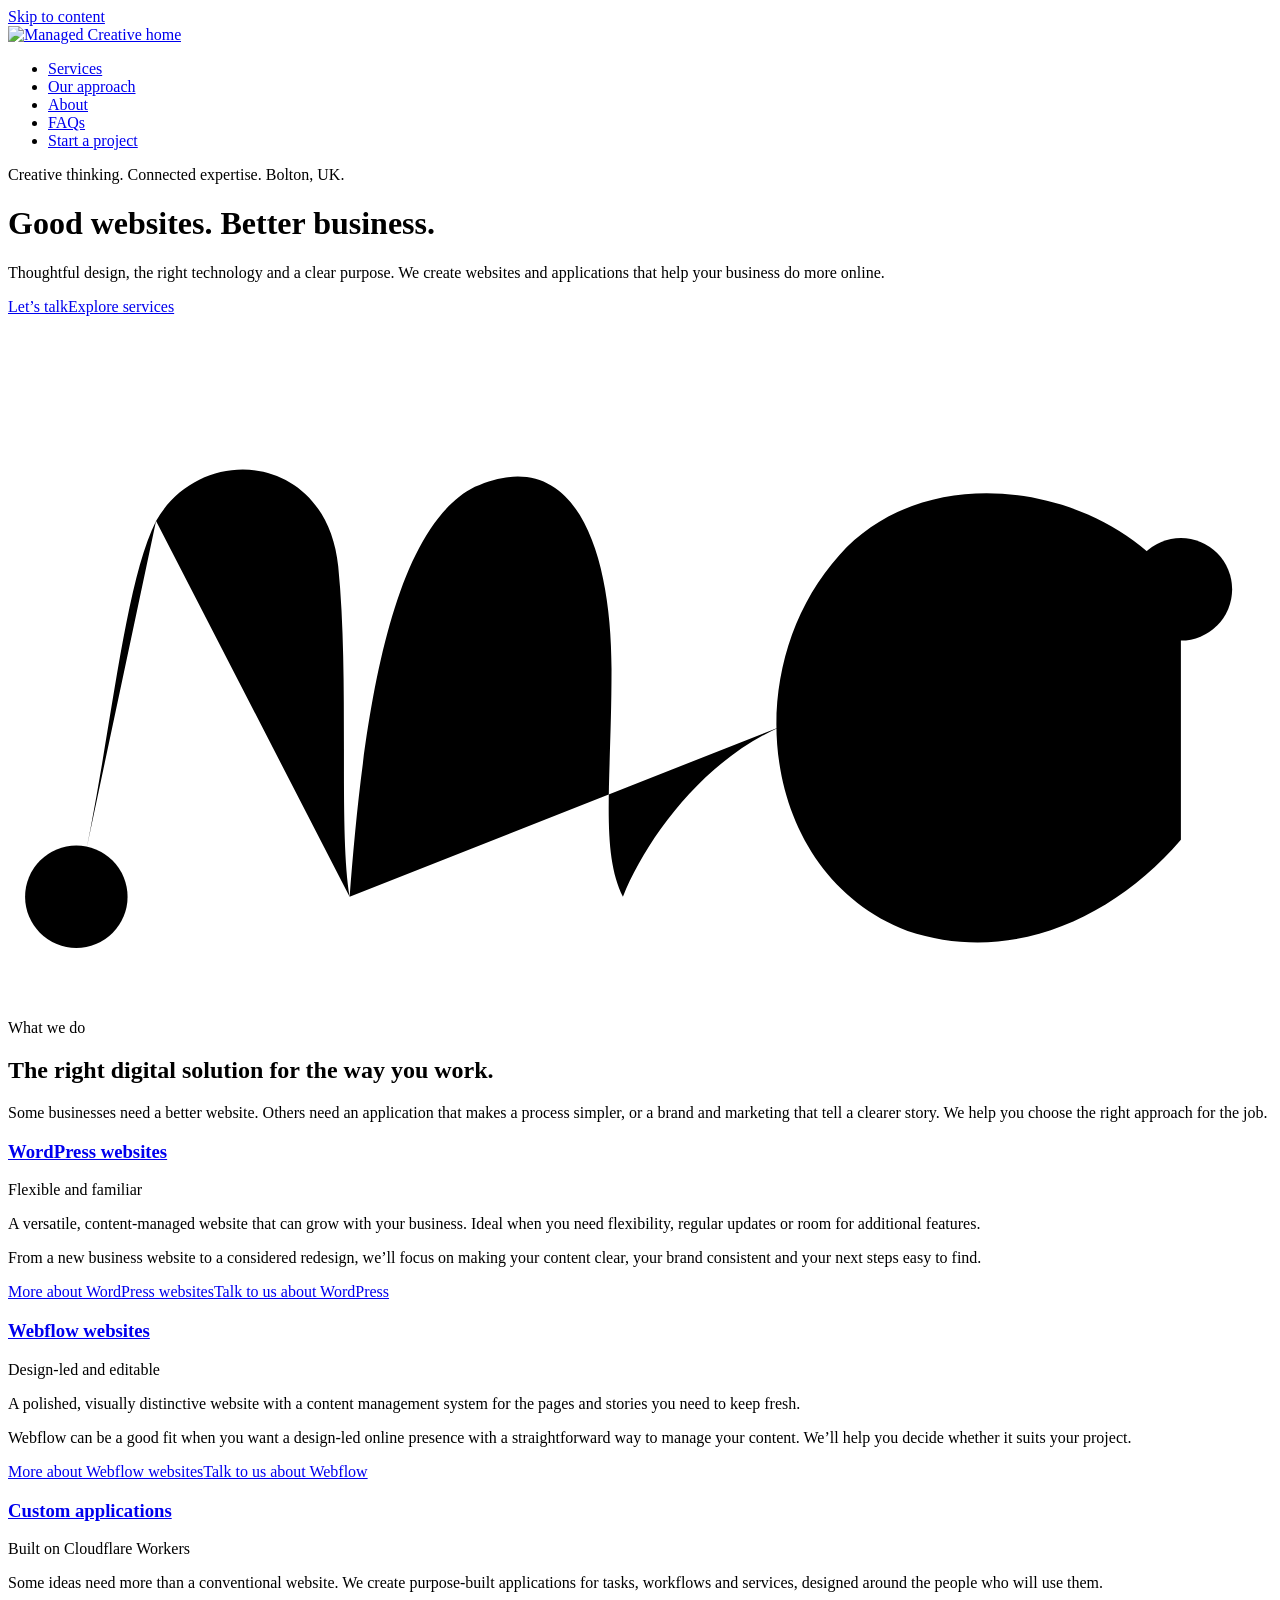
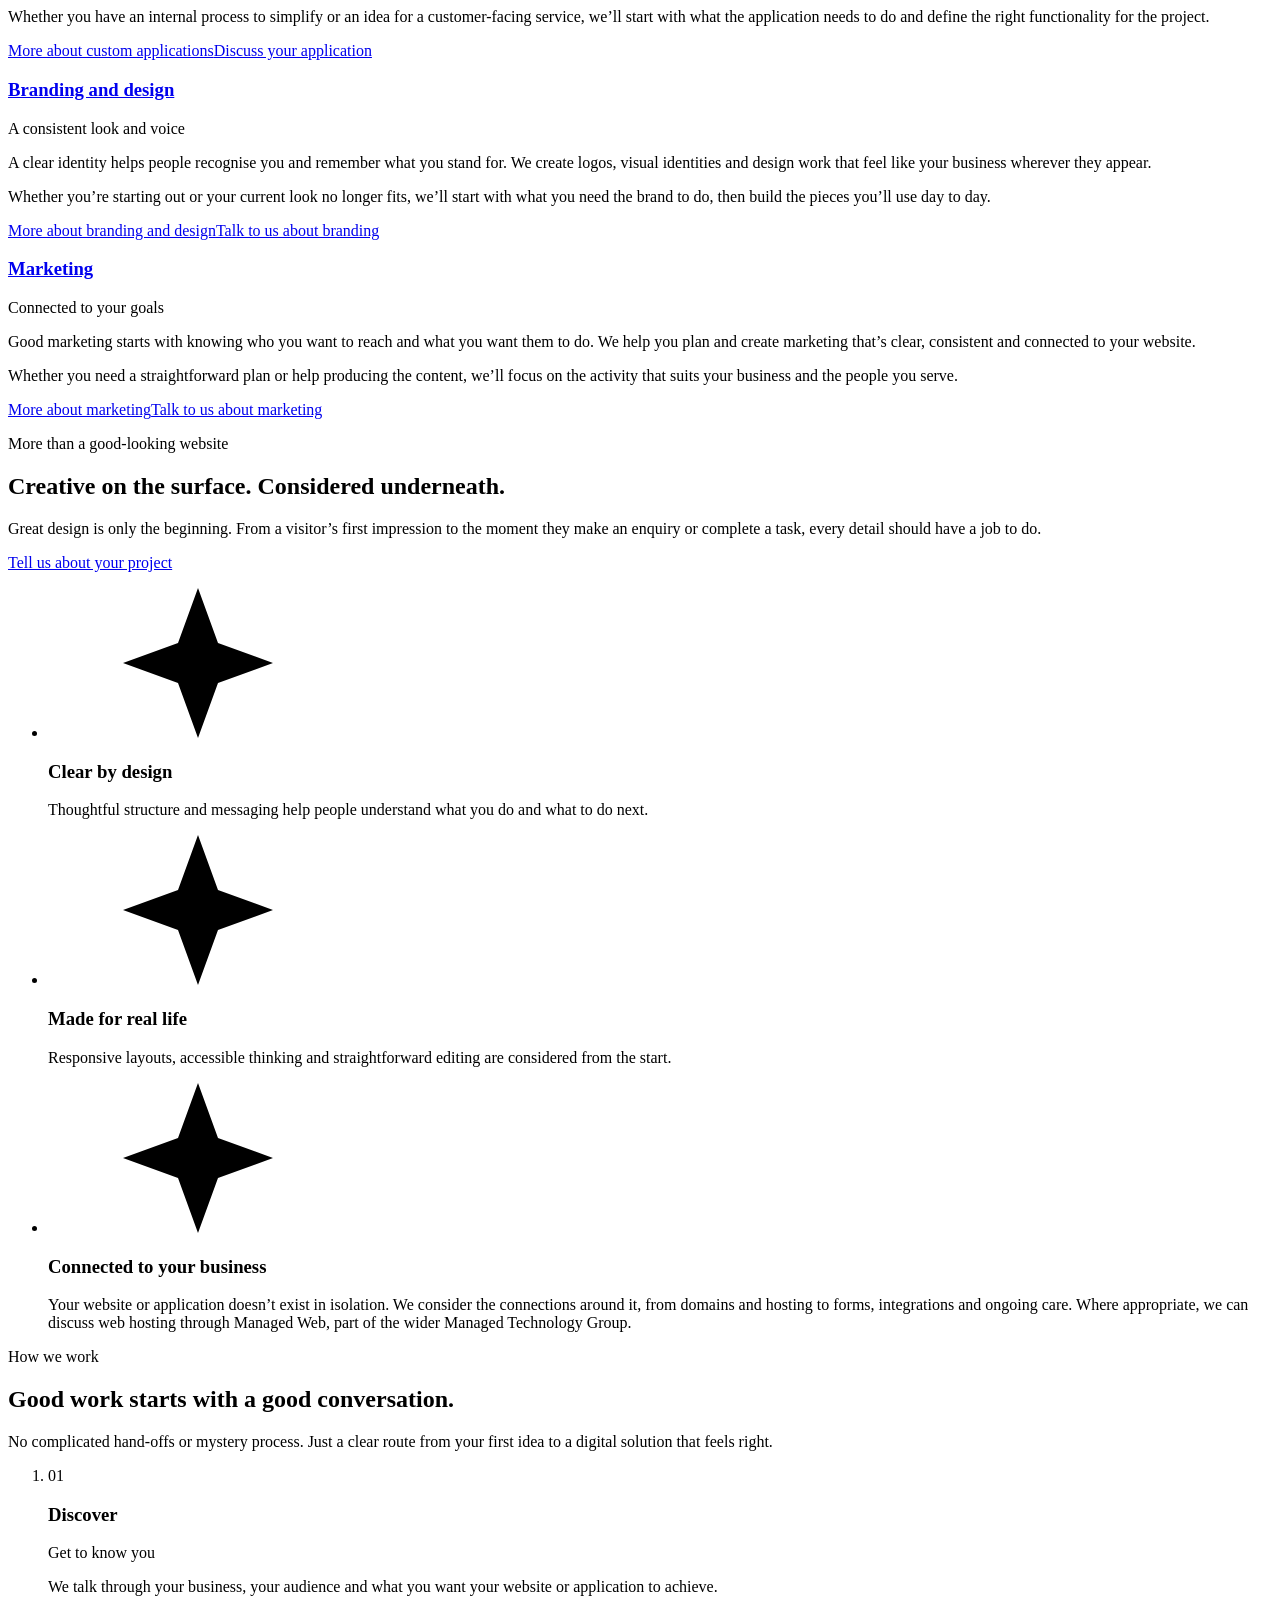
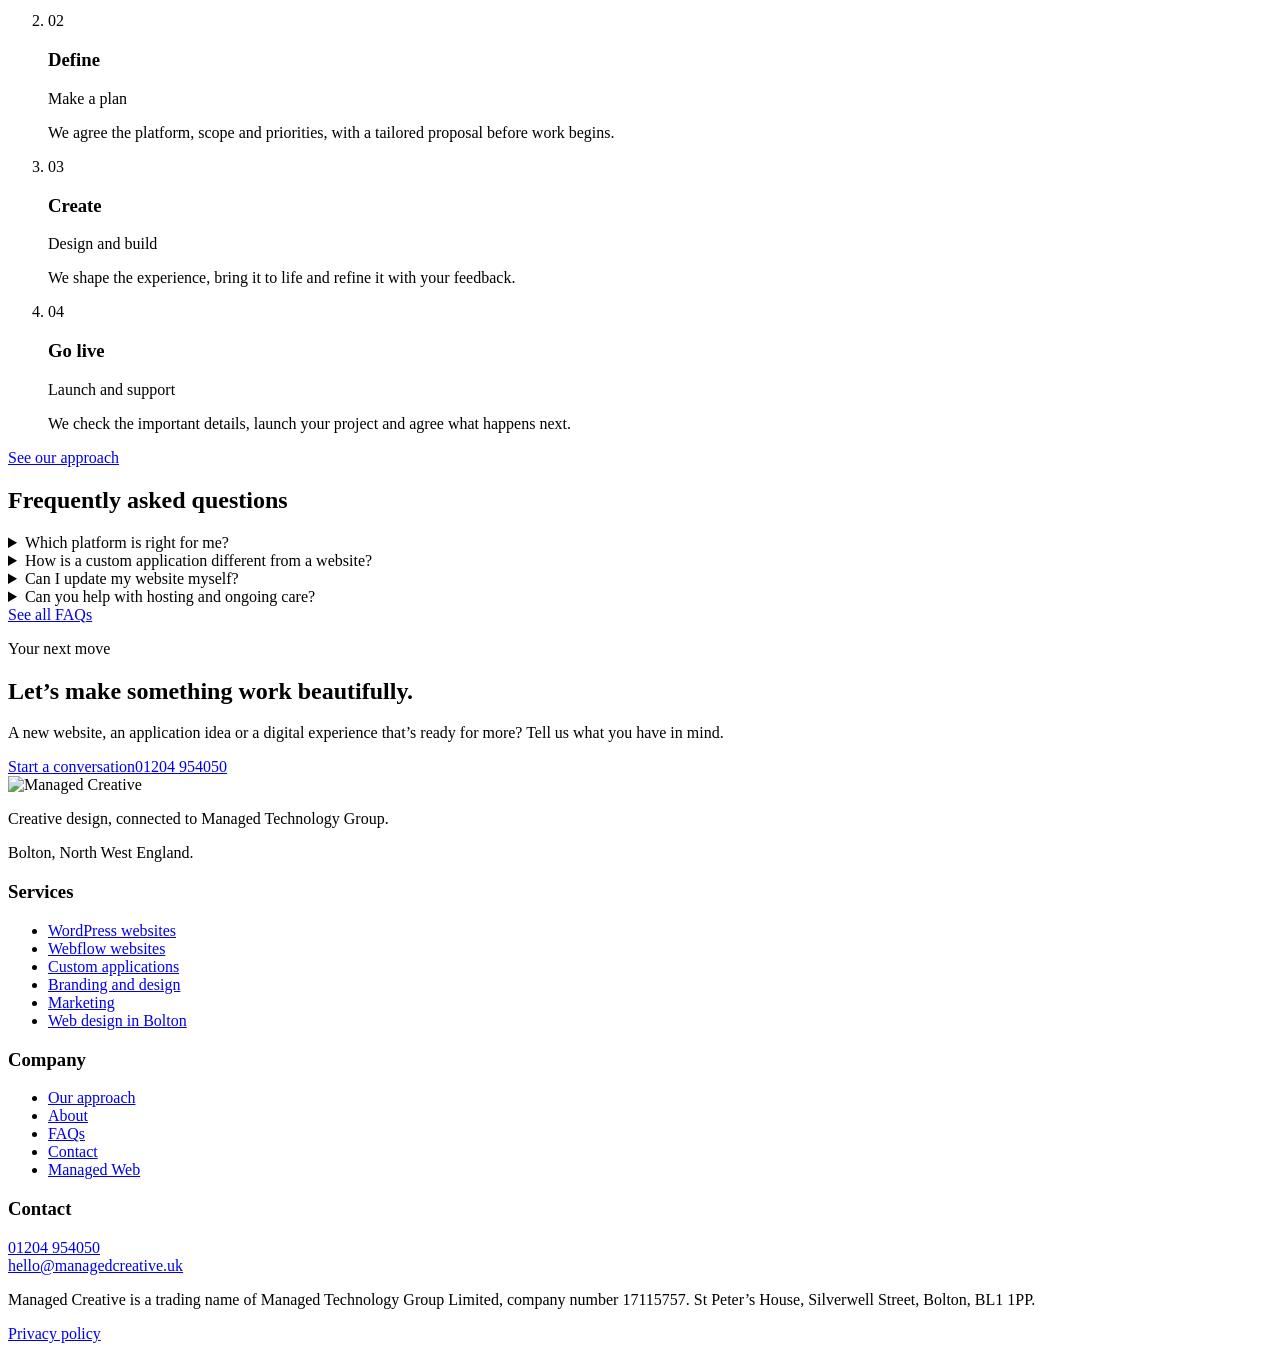
==== commit 5d1161b5: "Expand into a multi-page site Add service, approach, about, FAQ, contact, Bolton and privacy pages, " ====
--- a/public/index.html
+++ b/public/index.html
@@ -20,284 +20,30 @@
 <link rel="preconnect" href="https://fonts.googleapis.com">
 <link rel="preconnect" href="https://fonts.gstatic.com" crossorigin>
 <link rel="stylesheet" href="https://fonts.googleapis.com/css2?family=Bricolage+Grotesque:opsz,wdth,wght@12..96,75..100,300..800&display=swap">
-<script type="application/ld+json">{"@context":"https://schema.org","@type":"ProfessionalService","name":"Managed Creative","url":"https://managedcreative.uk/","logo":"https://managedcreative.uk/assets/managed-creative-logo.svg","telephone":"+441204954050","email":"hello@managedtech.uk","address":{"@type":"PostalAddress","addressLocality":"Bolton","addressCountry":"GB"},"areaServed":"North West England"}</script>
-<style>
-:root{--ink:#00001F;--ink-2:#14143A;--mist:#C9C9E3;--paper:#F5F5FB;--white:#fff;--amber:#F0A800;--amber-b:#FFC233;--coral:#FF5A4E;--violet:#6C4BFF;--violet-b:#8B70FF;--muted:#45456A;--gut:clamp(1rem,4.5vw,4.5rem);--wide:1440px}
-*{box-sizing:border-box}
-html{scroll-behavior:smooth;scroll-padding-top:1.5rem;-webkit-text-size-adjust:100%}
-body{margin:0;background:var(--white);color:var(--ink);font-family:"Bricolage Grotesque",ui-sans-serif,system-ui,sans-serif;font-size:1.125rem;line-height:1.55;font-optical-sizing:auto;overflow-x:hidden}
-h1,h2,h3,p{margin:0}
-img,svg{display:block}
-a{color:inherit}
-:focus-visible{outline:3px solid var(--violet);outline-offset:3px;border-radius:2px}
-.dark :focus-visible,.dark:focus-visible{outline-color:var(--amber-b)}
-.skip{position:absolute;left:1rem;top:-5rem;background:var(--white);color:var(--ink);padding:.6rem 1rem;z-index:5}
-.skip:focus{top:1rem}
-.wrap{max-width:var(--wide);margin-inline:auto;padding-inline:var(--gut)}
-.section{padding-block:clamp(4.5rem,10vw,9rem)}
-.eyebrow{font-size:1.0625rem;font-weight:600;margin-bottom:1rem}
-h2{font-size:clamp(2.5rem,6.2vw,5.75rem);line-height:.98;font-weight:800;font-stretch:100%;letter-spacing:-.015em;max-width:16ch;text-wrap:balance}
-.lede{max-width:56ch;font-size:clamp(1.125rem,1.5vw,1.3125rem)}
-.btn{display:inline-block;padding:.8rem 1.4rem;border-radius:999px;font-weight:700;text-decoration:none;border:2px solid currentColor;transition:background-color .15s,color .15s}
-.btn-solid{background:var(--coral);border-color:var(--coral);color:var(--ink)}
-.btn-solid:hover{background:var(--amber-b);border-color:var(--amber-b)}
-.btn-line:hover{background:var(--white);border-color:var(--white);color:var(--ink)}
-.btn-ink{background:var(--ink);border-color:var(--ink);color:var(--white)}
-.btn-ink:hover{background:var(--violet);border-color:var(--violet)}
-
-/* hero */
-.hero{background:var(--ink);color:var(--white);overflow:hidden}
-.top{display:flex;flex-wrap:wrap;align-items:center;justify-content:space-between;gap:.75rem 2rem;padding-block:1.25rem}
-.top img{width:clamp(150px,15vw,200px);height:auto;margin-left:-.6rem}
-.top ul{display:flex;flex-wrap:wrap;align-items:center;gap:.25rem 1.5rem;list-style:none;margin:0;padding:0}
-.top li a{text-decoration:none;font-weight:500;display:inline-block;padding:.35rem 0}
-.top li a:hover{color:var(--amber-b)}
-.top li:last-child a{border:2px solid var(--white);border-radius:999px;padding:.3rem 1rem;font-weight:700}
-.top li:last-child a:hover{background:var(--white);border-color:var(--white);color:var(--ink)}
-.hero-body{padding-top:clamp(2.5rem,6vw,5rem)}
-.hero-body .eyebrow{color:var(--mist)}
-h1{font-size:clamp(3rem,10.4vw,10rem);line-height:.95;font-weight:800;font-stretch:100%;letter-spacing:-.02em}
-h1 span{display:block}
-.hero-foot{display:grid;grid-template-columns:minmax(0,5fr) minmax(0,7fr);gap:1rem clamp(2rem,5vw,6rem);align-items:start;margin-top:clamp(2rem,4vw,3.5rem)}
-.hero-copy{padding-bottom:clamp(3rem,6vw,6rem)}
-.hero-copy p{font-size:clamp(1.1875rem,1.7vw,1.5rem);line-height:1.4;max-width:30ch;color:#E9E9F5}
-.actions{display:flex;flex-wrap:wrap;gap:.75rem;margin-top:1.75rem}
-.ribbon{width:100%;height:auto;overflow:visible;margin-bottom:clamp(2rem,4vw,4rem)}
-.ribbon path{fill:none;stroke:url(#rg);stroke-width:12;stroke-linecap:round;stroke-linejoin:round;stroke-dasharray:1;stroke-dashoffset:1;animation:draw .55s cubic-bezier(.6,0,.4,1) forwards}
-.ribbon .s2{animation-delay:.3s;animation-duration:.5s}
-.ribbon .s3{animation-delay:.72s;animation-duration:.8s}
-.ribbon .s4{animation-delay:1.4s;animation-duration:.8s}
-.ribbon .d1{fill:var(--amber-b)}.ribbon .d2{fill:var(--violet-b);opacity:0;animation:pop .2s 2.1s forwards}
-@keyframes draw{to{stroke-dashoffset:0}}
-@keyframes pop{to{opacity:1}}
-
-/* services */
-.svc-head{display:grid;grid-template-columns:minmax(0,7fr) minmax(0,5fr);gap:1.5rem clamp(2rem,5vw,6rem);align-items:end;margin-bottom:clamp(2.5rem,6vw,5rem)}
-.svc{display:grid;grid-template-columns:minmax(0,5fr) minmax(0,7fr);gap:1.25rem clamp(2rem,5vw,6rem);padding-block:clamp(2rem,4vw,3.5rem);border-top:6px solid var(--c)}
-.svc:last-child{border-bottom:1px solid var(--mist)}
-.svc h3{font-size:clamp(2rem,4vw,3.75rem);line-height:1;font-weight:800;font-stretch:100%;letter-spacing:-.02em}
-.svc .tag{margin-top:.6rem;font-weight:600;color:var(--muted)}
-.svc-body{max-width:62ch}
-.svc-body p+p{margin-top:.9rem}
-.svc-body a{display:inline-block;margin-top:1.1rem;font-weight:700;text-underline-offset:.2em;text-decoration-thickness:2px;text-decoration-color:var(--c)}
-.svc-body a:hover{text-decoration-thickness:4px}
-
-/* why */
-.why{background:var(--paper)}
-.why-grid{display:grid;grid-template-columns:minmax(0,6fr) minmax(0,6fr);gap:2.5rem clamp(2rem,5vw,6rem);align-items:start}
-.why-intro .lede{margin-top:1.5rem}
-.why-intro .btn{margin-top:2rem}
-.why ul{list-style:none;margin:0;padding:0;display:grid;gap:clamp(2rem,3.5vw,3rem)}
-.why li{display:grid;grid-template-columns:2.25rem 1fr;column-gap:1rem}
-.why li svg{width:2.25rem;height:2.25rem;fill:var(--violet);grid-row:span 2}
-.why li:nth-child(1) svg{fill:#B97F00}.why li:nth-child(2) svg{fill:var(--coral)}
-.why h3{font-size:clamp(1.5rem,2.2vw,2rem);line-height:1.1;font-weight:800;font-stretch:100%;margin-bottom:.5rem}
-
-/* process */
-.approach{background:var(--ink);color:var(--white)}
-.approach .eyebrow{color:var(--mist)}
-.approach .lede{margin-top:1.5rem;color:#E9E9F5}
-.steps{list-style:none;margin:clamp(3rem,6vw,5rem) 0 0;padding:0;display:grid;grid-template-columns:repeat(4,minmax(0,1fr));gap:clamp(1.5rem,3vw,3rem);position:relative}
-.steps::before{content:"";position:absolute;left:0;right:0;top:.6rem;height:6px;margin-top:-3px;border-radius:3px;background:linear-gradient(90deg,var(--amber-b),var(--coral) 45%,var(--violet-b))}
-.steps li{position:relative;padding-top:2.25rem}
-.steps li::before{content:"";position:absolute;left:0;top:0;width:1.2rem;height:1.2rem;border-radius:50%;background:var(--dot)}
-.steps .n{font-size:1.0625rem;font-weight:600;color:var(--mist)}
-.steps h3{font-size:clamp(1.75rem,2.8vw,2.625rem);line-height:1;font-weight:800;font-stretch:100%;letter-spacing:-.015em;margin:.25rem 0 .35rem}
-.steps .sub{font-weight:700;margin-bottom:.6rem}
-.steps p:last-child{color:#E9E9F5}
-
-/* faq */
-.faq-grid{display:grid;grid-template-columns:minmax(0,4fr) minmax(0,8fr);gap:2.5rem clamp(2rem,5vw,6rem)}
-details{border-top:1px solid var(--mist)}
-details:last-child{border-bottom:1px solid var(--mist)}
-summary{cursor:pointer;list-style:none;display:flex;justify-content:space-between;gap:1.5rem;align-items:baseline;padding-block:1.15rem;font-size:clamp(1.25rem,1.9vw,1.625rem);font-weight:700;line-height:1.2}
-summary::-webkit-details-marker{display:none}
-summary::after{content:"+";font-size:1.6em;line-height:.7;font-weight:500;color:var(--violet);flex:none}
-details[open] summary::after{content:"\2212"}
-summary:hover{color:var(--violet)}
-details p{padding-bottom:1.5rem;max-width:62ch}
-
-/* close */
-.close{background:var(--coral);color:var(--ink)}
-.close h2{font-size:clamp(2.75rem,8vw,8rem);line-height:.98;font-stretch:100%;letter-spacing:-.02em;max-width:14ch}
-.close .lede{margin-top:1.75rem;font-size:clamp(1.1875rem,1.7vw,1.5rem);line-height:1.4;max-width:40ch}
-.close .actions{align-items:center;gap:.75rem 1.75rem}
-.close .actions a:not(.btn){font-weight:700;text-underline-offset:.2em;text-decoration-thickness:2px}
-
-/* footer */
-footer{background:var(--ink);color:var(--white);padding-block:clamp(3rem,5vw,4.5rem) 2.5rem}
-.foot{display:grid;grid-template-columns:minmax(0,6fr) minmax(0,3fr) minmax(0,3fr);gap:2rem clamp(2rem,4vw,4rem)}
-.foot img{width:min(260px,70vw);height:auto;margin:-.8rem 0 1rem -.75rem}
-.foot p{color:#E9E9F5}
-.foot h3{font-size:1.0625rem;font-weight:700;color:var(--mist);margin-bottom:.5rem}
-.foot a{display:inline-block;padding-block:.2rem;text-underline-offset:.2em}
-.foot a:hover{color:var(--amber-b)}
-
-@media (max-width:860px){
- .hero-foot,.svc-head,.svc,.why-grid,.faq-grid,.foot{grid-template-columns:minmax(0,1fr)}
- .hero-copy{padding-bottom:0}
- .hero-copy p{max-width:34ch}
- .ribbon{margin-top:1rem;margin-bottom:2rem;width:92%;margin-left:auto}
- .steps{grid-template-columns:minmax(0,1fr);gap:2.25rem}
- .steps::before{left:.6rem;right:auto;top:.6rem;bottom:0;width:6px;height:auto;margin:0 0 0 -3px;background:linear-gradient(180deg,var(--amber-b),var(--coral) 45%,var(--violet-b))}
- .steps li{padding:0 0 0 2.5rem}
-}
-@media (prefers-reduced-motion:reduce){
- html{scroll-behavior:auto}
- .ribbon path{animation:none;stroke-dashoffset:0}
- .ribbon .d2{animation:none;opacity:1}
- .btn{transition:none}
-}
-</style>
+<link rel="stylesheet" href="/assets/site.css">
+<script type="application/ld+json">{"@context":"https://schema.org","@type":"ProfessionalService","name":"Managed Creative","legalName":"Managed Technology Group Limited","url":"https://managedcreative.uk/","logo":"https://managedcreative.uk/assets/managed-creative-logo.svg","telephone":"+441204954050","email":"hello@managedcreative.uk","address":{"@type":"PostalAddress","streetAddress":"St Peter’s House, Silverwell Street","addressLocality":"Bolton","postalCode":"BL1 1PP","addressCountry":"GB"},"areaServed":"North West England"}</script>
 </head>
 <body>
 <a class="skip" href="#main">Skip to content</a>
 <svg width="0" height="0" style="position:absolute" aria-hidden="true"><defs><symbol id="star" viewBox="0 0 24 24"><path d="M12 0l3.2 8.8L24 12l-8.8 3.2L12 24l-3.2-8.8L0 12l8.8-3.2z"/></symbol></defs></svg>
-
-<header class="hero dark">
-  <div class="wrap">
-    <nav class="top" aria-label="Main">
-      <a href="/"><img src="/assets/managed-creative-logo-reversed.svg" width="646" height="218" alt="Managed Creative home"></a>
-      <ul>
-        <li><a href="#services">Services</a></li>
-        <li><a href="#approach">Our approach</a></li>
-        <li><a href="#faqs">FAQs</a></li>
-        <li><a href="#contact">Start a project</a></li>
-      </ul>
-    </nav>
-    <div class="hero-body">
-      <p class="eyebrow">Creative thinking. Connected expertise. Bolton, UK.</p>
-      <h1><span>Good websites.</span> <span>Better business.</span></h1>
-      <div class="hero-foot">
-        <div class="hero-copy">
-          <p>Thoughtful design, the right technology and a clear purpose. We create websites and applications that help your business do more online.</p>
-          <div class="actions">
-            <a class="btn btn-solid" href="#contact">Let’s talk</a>
-            <a class="btn btn-line" href="#services">Explore services</a>
-          </div>
-        </div>
-        <svg class="ribbon" viewBox="0 28 222 120" aria-hidden="true" focusable="false">
-          <defs><linearGradient id="rg" gradientUnits="userSpaceOnUse" x1="10" y1="0" x2="210" y2="0"><stop offset="0" stop-color="#FFC233"/><stop offset=".45" stop-color="#FF5A4E"/><stop offset="1" stop-color="#8B70FF"/></linearGradient></defs>
-          <circle class="d1" cx="12" cy="130" r="9"/>
-          <path class="s1" pathLength="1" d="M12 130C18 104 20 76 26 64"/>
-          <path class="s2" pathLength="1" d="M26 64C34 50 56 52 58 72C60 92 58 118 60 130"/>
-          <path class="s3" pathLength="1" d="M60 130C62 104 66 66 82 58C100 50 106 70 106 90C106 110 104 122 108 130C112 120 122 106 136 100"/>
-          <path class="s4" pathLength="1" d="M206 76C194 58 162 52 146 70C128 90 132 126 158 136C176 142 194 134 206 120"/>
-          <circle class="d2" cx="206" cy="76" r="9"/>
-        </svg>
-      </div>
-    </div>
-  </div>
-</header>
-
+<header class="hero dark"><div class="wrap">
+<nav class="top" aria-label="Main"><a href="/"><img src="/assets/managed-creative-logo-reversed.svg" width="646" height="218" alt="Managed Creative home"></a><ul><li><a href="/services/">Services</a></li><li><a href="/approach/">Our approach</a></li><li><a href="/about/">About</a></li><li><a href="/faqs/">FAQs</a></li><li><a href="/contact/">Start a project</a></li></ul></nav>
+<div class="hero-body"><p class="eyebrow">Creative thinking. Connected expertise. Bolton, UK.</p><h1><span>Good websites.</span> <span>Better business.</span></h1><div class="hero-foot"><div class="hero-copy"><p>Thoughtful design, the right technology and a clear purpose. We create websites and applications that help your business do more online.</p><div class="actions"><a class="btn btn-solid" href="/contact/">Let’s talk</a><a class="btn btn-line" href="/services/">Explore services</a></div></div><svg class="ribbon" viewBox="0 28 222 120" aria-hidden="true" focusable="false"><defs><linearGradient id="rg" gradientUnits="userSpaceOnUse" x1="10" y1="0" x2="210" y2="0"><stop offset="0" stop-color="#FFC233"/><stop offset=".45" stop-color="#FF5A4E"/><stop offset="1" stop-color="#8B70FF"/></linearGradient></defs><circle class="d1" cx="12" cy="130" r="9"/><path class="s1" pathLength="1" d="M12 130C18 104 20 76 26 64"/><path class="s2" pathLength="1" d="M26 64C34 50 56 52 58 72C60 92 58 118 60 130"/><path class="s3" pathLength="1" d="M60 130C62 104 66 66 82 58C100 50 106 70 106 90C106 110 104 122 108 130C112 120 122 106 136 100"/><path class="s4" pathLength="1" d="M206 76C194 58 162 52 146 70C128 90 132 126 158 136C176 142 194 134 206 120"/><circle class="d2" cx="206" cy="76" r="9"/></svg></div></div>
+</div></header>
 <main id="main">
-<section class="section" id="services">
-  <div class="wrap">
-    <div class="svc-head">
-      <div><p class="eyebrow">What we do</p><h2>The right digital solution for the way you work.</h2></div>
-      <p class="lede">Some businesses need a better website. Others need an application that makes a process simpler. We help you choose the right approach for the job.</p>
-    </div>
-    <article class="svc" style="--c:var(--amber)">
-      <div><h3>WordPress websites</h3><p class="tag">Flexible and familiar</p></div>
-      <div class="svc-body">
-        <p>A versatile, content-managed website that can grow with your business. Ideal when you need flexibility, regular updates or room for additional features.</p>
-        <p>From a new business website to a considered redesign, we’ll focus on making your content clear, your brand consistent and your next steps easy to find.</p>
-        <a href="mailto:hello@managedtech.uk?subject=WordPress%20website%20enquiry">Talk to us about WordPress</a>
-      </div>
-    </article>
-    <article class="svc" style="--c:var(--coral)">
-      <div><h3>Webflow websites</h3><p class="tag">Design-led and editable</p></div>
-      <div class="svc-body">
-        <p>A polished, visually distinctive website with a content management system for the pages and stories you need to keep fresh.</p>
-        <p>Webflow can be a good fit when you want a design-led online presence with a straightforward way to manage your content. We’ll help you decide whether it suits your project.</p>
-        <a href="mailto:hello@managedtech.uk?subject=Webflow%20website%20enquiry">Talk to us about Webflow</a>
-      </div>
-    </article>
-    <article class="svc" style="--c:var(--violet)">
-      <div><h3>Custom applications</h3><p class="tag">Built on Cloudflare Workers</p></div>
-      <div class="svc-body">
-        <p>Some ideas need more than a conventional website. We create purpose-built applications for tasks, workflows and services, designed around the people who will use them.</p>
-        <p>Whether you have an internal process to simplify or an idea for a customer-facing service, we’ll start with what the application needs to do and define the right functionality for the project.</p>
-        <a href="mailto:hello@managedtech.uk?subject=Custom%20application%20enquiry">Discuss your application</a>
-      </div>
-    </article>
-  </div>
-</section>
-
-<section class="section why" aria-labelledby="why-h">
-  <div class="wrap why-grid">
-    <div class="why-intro">
-      <p class="eyebrow">More than a good-looking website</p>
-      <h2 id="why-h">Creative on the surface. Considered underneath.</h2>
-      <p class="lede">Great design is only the beginning. From a visitor’s first impression to the moment they make an enquiry or complete a task, every detail should have a job to do.</p>
-      <a class="btn btn-ink" href="mailto:hello@managedtech.uk?subject=Tell%20us%20about%20your%20project">Tell us about your project</a>
-    </div>
-    <ul>
-      <li><svg aria-hidden="true"><use href="#star"/></svg><h3>Clear by design</h3><p>Thoughtful structure and messaging help people understand what you do and what to do next.</p></li>
-      <li><svg aria-hidden="true"><use href="#star"/></svg><h3>Made for real life</h3><p>Responsive layouts, accessible thinking and straightforward editing are considered from the start.</p></li>
-      <li><svg aria-hidden="true"><use href="#star"/></svg><h3>Connected to your business</h3><p>Your website or application doesn’t exist in isolation. We consider the connections around it, from domains and hosting to forms, integrations and ongoing care. Where appropriate, we can discuss web hosting through Managed Web, part of the wider Managed Technology Group.</p></li>
-    </ul>
-  </div>
-</section>
-
-<section class="section approach dark" id="approach">
-  <div class="wrap">
-    <p class="eyebrow">How we work</p>
-    <h2>Good work starts with a good conversation.</h2>
-    <p class="lede">No complicated hand-offs or mystery process. Just a clear route from your first idea to a digital solution that feels right.</p>
-    <ol class="steps">
-      <li style="--dot:var(--amber-b)"><p class="n">01</p><h3>Discover</h3><p class="sub">Get to know you</p><p>We talk through your business, your audience and what you want your website or application to achieve.</p></li>
-      <li style="--dot:#FF8A3D"><p class="n">02</p><h3>Define</h3><p class="sub">Make a plan</p><p>We agree the platform, scope and priorities, with a tailored proposal before work begins.</p></li>
-      <li style="--dot:var(--coral)"><p class="n">03</p><h3>Create</h3><p class="sub">Design and build</p><p>We shape the experience, bring it to life and refine it with your feedback.</p></li>
-      <li style="--dot:var(--violet-b)"><p class="n">04</p><h3>Go live</h3><p class="sub">Launch and support</p><p>We check the important details, launch your project and agree what happens next.</p></li>
-    </ol>
-  </div>
-</section>
-
-<section class="section" id="faqs">
-  <div class="wrap faq-grid">
-    <h2 style="font-size:clamp(2.25rem,4.4vw,4rem)">Frequently asked questions</h2>
-    <div>
-      <details><summary>Which platform is right for me?</summary><p>It depends on your content, functionality, budget and how you want to manage the finished project. We’ll discuss the options and recommend an approach based on what you need.</p></details>
-      <details><summary>How is a custom application different from a website?</summary><p>A website primarily presents information; a custom application is designed to help people complete tasks or use a service. We build applications on Cloudflare Workers, with the functionality, integrations and ongoing costs agreed for each project.</p></details>
-      <details><summary>Can I update my website myself?</summary><p>WordPress and Webflow both offer ways to manage website content. We’ll discuss which parts you need to update and how you’ll use them as part of your project.</p></details>
-      <details><summary>Can you help with hosting and ongoing care?</summary><p>Yes. We can discuss hosting through Managed Web and agree the right level of ongoing care. Hosting, platform subscriptions and maintenance are scoped separately from the build.</p></details>
-      <details><summary>How much will my project cost?</summary><p>Every project is different. We’ll understand what you need first, then provide a tailored proposal covering the scope, costs and any ongoing fees.</p></details>
-      <details><summary>Do you work with businesses outside Bolton?</summary><p>Yes. We work with businesses across the North West and can discuss projects further afield too.</p></details>
-    </div>
-  </div>
-</section>
-
-<section class="section close" id="contact">
-  <div class="wrap">
-    <p class="eyebrow">Your next move</p>
-    <h2>Let’s make something work beautifully.</h2>
-    <p class="lede">A new website, an application idea or a digital experience that’s ready for more? Tell us what you have in mind.</p>
-    <div class="actions">
-      <a class="btn btn-ink" href="mailto:hello@managedtech.uk?subject=Starting%20a%20conversation">Start a conversation</a>
-      <a href="tel:+441204954050">01204 954050</a>
-    </div>
-  </div>
-</section>
+<section class="section" id="services"><div class="wrap"><div class="svc-head"><div><p class="eyebrow">What we do</p><h2>The right digital solution for the way you work.</h2></div><p class="lede">Some businesses need a better website. Others need an application that makes a process simpler, or a brand and marketing that tell a clearer story. We help you choose the right approach for the job.</p></div><article class="svc" style="--c:var(--amber)"><div><h3><a href="/services/wordpress-websites/">WordPress websites</a></h3><p class="tag">Flexible and familiar</p></div><div class="svc-body"><p>A versatile, content-managed website that can grow with your business. Ideal when you need flexibility, regular updates or room for additional features.</p><p>From a new business website to a considered redesign, we’ll focus on making your content clear, your brand consistent and your next steps easy to find.</p><div class="home-svc-links"><a href="/services/wordpress-websites/">More about WordPress websites</a><a href="mailto:hello@managedcreative.uk?subject=WordPress%20website%20enquiry">Talk to us about WordPress</a></div></div></article><article class="svc" style="--c:var(--coral)"><div><h3><a href="/services/webflow-websites/">Webflow websites</a></h3><p class="tag">Design-led and editable</p></div><div class="svc-body"><p>A polished, visually distinctive website with a content management system for the pages and stories you need to keep fresh.</p><p>Webflow can be a good fit when you want a design-led online presence with a straightforward way to manage your content. We’ll help you decide whether it suits your project.</p><div class="home-svc-links"><a href="/services/webflow-websites/">More about Webflow websites</a><a href="mailto:hello@managedcreative.uk?subject=Webflow%20website%20enquiry">Talk to us about Webflow</a></div></div></article><article class="svc" style="--c:var(--violet)"><div><h3><a href="/services/custom-applications/">Custom applications</a></h3><p class="tag">Built on Cloudflare Workers</p></div><div class="svc-body"><p>Some ideas need more than a conventional website. We create purpose-built applications for tasks, workflows and services, designed around the people who will use them.</p><p>Whether you have an internal process to simplify or an idea for a customer-facing service, we’ll start with what the application needs to do and define the right functionality for the project.</p><div class="home-svc-links"><a href="/services/custom-applications/">More about custom applications</a><a href="mailto:hello@managedcreative.uk?subject=Custom%20application%20enquiry">Discuss your application</a></div></div></article><article class="svc" style="--c:#D4478F"><div><h3><a href="/services/branding-design/">Branding and design</a></h3><p class="tag">A consistent look and voice</p></div><div class="svc-body"><p>A clear identity helps people recognise you and remember what you stand for. We create logos, visual identities and design work that feel like your business wherever they appear.</p><p>Whether you’re starting out or your current look no longer fits, we’ll start with what you need the brand to do, then build the pieces you’ll use day to day.</p><div class="home-svc-links"><a href="/services/branding-design/">More about branding and design</a><a href="mailto:hello@managedcreative.uk?subject=Branding%20and%20design%20enquiry">Talk to us about branding</a></div></div></article><article class="svc" style="--c:#A24BD6"><div><h3><a href="/services/marketing/">Marketing</a></h3><p class="tag">Connected to your goals</p></div><div class="svc-body"><p>Good marketing starts with knowing who you want to reach and what you want them to do. We help you plan and create marketing that’s clear, consistent and connected to your website.</p><p>Whether you need a straightforward plan or help producing the content, we’ll focus on the activity that suits your business and the people you serve.</p><div class="home-svc-links"><a href="/services/marketing/">More about marketing</a><a href="mailto:hello@managedcreative.uk?subject=Marketing%20enquiry">Talk to us about marketing</a></div></div></article></div></section>
+<section class="section why" aria-labelledby="why-h"><div class="wrap why-grid"><div class="why-intro"><p class="eyebrow">More than a good-looking website</p><h2 id="why-h">Creative on the surface. Considered underneath.</h2><p class="lede">Great design is only the beginning. From a visitor’s first impression to the moment they make an enquiry or complete a task, every detail should have a job to do.</p><a class="btn btn-ink" href="/contact/">Tell us about your project</a></div><ul><li><svg aria-hidden="true"><use href="#star"/></svg><h3>Clear by design</h3><p>Thoughtful structure and messaging help people understand what you do and what to do next.</p></li><li><svg aria-hidden="true"><use href="#star"/></svg><h3>Made for real life</h3><p>Responsive layouts, accessible thinking and straightforward editing are considered from the start.</p></li><li><svg aria-hidden="true"><use href="#star"/></svg><h3>Connected to your business</h3><p>Your website or application doesn’t exist in isolation. We consider the connections around it, from domains and hosting to forms, integrations and ongoing care. Where appropriate, we can discuss web hosting through Managed Web, part of the wider Managed Technology Group.</p></li></ul></div></section>
+<section class="section approach dark"><div class="wrap"><p class="eyebrow">How we work</p><h2>Good work starts with a good conversation.</h2><p class="lede">No complicated hand-offs or mystery process. Just a clear route from your first idea to a digital solution that feels right.</p><ol class="steps"><li style="--dot:var(--amber-b)"><p class="n">01</p><h3>Discover</h3><p class="sub">Get to know you</p><p>We talk through your business, your audience and what you want your website or application to achieve.</p></li><li style="--dot:#FF8A3D"><p class="n">02</p><h3>Define</h3><p class="sub">Make a plan</p><p>We agree the platform, scope and priorities, with a tailored proposal before work begins.</p></li><li style="--dot:var(--coral)"><p class="n">03</p><h3>Create</h3><p class="sub">Design and build</p><p>We shape the experience, bring it to life and refine it with your feedback.</p></li><li style="--dot:var(--violet-b)"><p class="n">04</p><h3>Go live</h3><p class="sub">Launch and support</p><p>We check the important details, launch your project and agree what happens next.</p></li></ol><div class="actions"><a class="btn btn-line" href="/approach/">See our approach</a></div></div></section>
+<section class="section"><div class="wrap faq-grid"><h2 class="h2-s">Frequently asked questions</h2><div><div><details><summary>Which platform is right for me?</summary><p>It depends on your content, functionality, budget and how you want to manage the finished project. We’ll discuss the options and recommend an approach based on what you need.</p></details><details><summary>How is a custom application different from a website?</summary><p>A website primarily presents information; a custom application is designed to help people complete tasks or use a service. We build applications on Cloudflare Workers, with the functionality, integrations and ongoing costs agreed for each project.</p></details><details><summary>Can I update my website myself?</summary><p>WordPress and Webflow both offer ways to manage website content. We’ll discuss which parts you need to update and how you’ll use them as part of your project.</p></details><details><summary>Can you help with hosting and ongoing care?</summary><p>Yes. We can discuss hosting through Managed Web and agree the right level of ongoing care. Hosting, platform subscriptions and maintenance are scoped separately from the build.</p></details></div><div class="actions"><a class="btn btn-ink" href="/faqs/">See all FAQs</a></div></div></div></section><section class="section close" id="contact"><div class="wrap"><p class="eyebrow">Your next move</p><h2>Let’s make something work beautifully.</h2><p class="lede">A new website, an application idea or a digital experience that’s ready for more? Tell us what you have in mind.</p><div class="actions"><a class="btn btn-ink" href="/contact/">Start a conversation</a><a href="tel:+441204954050">01204 954050</a></div></div></section>
 </main>
-
-<footer class="dark">
-  <div class="wrap foot">
-    <div>
-      <img src="/assets/managed-creative-logo-reversed.svg" width="646" height="218" alt="Managed Creative">
-      <p>Creative design, connected to Managed Technology Group.</p>
-      <p>Bolton, North West England.</p>
-    </div>
-    <div>
-      <h3>Contact</h3>
-      <a href="tel:+441204954050">01204 954050</a><br>
-      <a href="mailto:hello@managedtech.uk">hello@managedtech.uk</a>
-    </div>
-    <div>
-      <h3>Managed Web</h3>
-      <a href="https://managedweb.uk/">managedweb.uk</a>
-    </div>
-  </div>
-</footer>
+<footer class="dark"><div class="wrap">
+<div class="foot">
+<div><img src="/assets/managed-creative-logo-reversed.svg" width="646" height="218" alt="Managed Creative"><p>Creative design, connected to Managed Technology Group.</p><p>Bolton, North West England.</p></div>
+<div><h3>Services</h3><ul><li><a href="/services/wordpress-websites/">WordPress websites</a></li><li><a href="/services/webflow-websites/">Webflow websites</a></li><li><a href="/services/custom-applications/">Custom applications</a></li><li><a href="/services/branding-design/">Branding and design</a></li><li><a href="/services/marketing/">Marketing</a></li><li><a href="/web-design-bolton/">Web design in Bolton</a></li></ul></div>
+<div><h3>Company</h3><ul><li><a href="/approach/">Our approach</a></li><li><a href="/about/">About</a></li><li><a href="/faqs/">FAQs</a></li><li><a href="/contact/">Contact</a></li><li><a href="https://managedweb.uk/">Managed Web</a></li></ul></div>
+<div><h3>Contact</h3><a href="tel:+441204954050">01204 954050</a><br><a href="mailto:hello@managedcreative.uk">hello@managedcreative.uk</a></div>
+</div>
+<div class="legal-line"><p>Managed Creative is a trading name of Managed Technology Group Limited, company number 17115757. St Peter’s House, Silverwell Street, Bolton, BL1 1PP.</p><a href="/privacy/">Privacy policy</a></div>
+</div></footer>
 </body>
 </html>
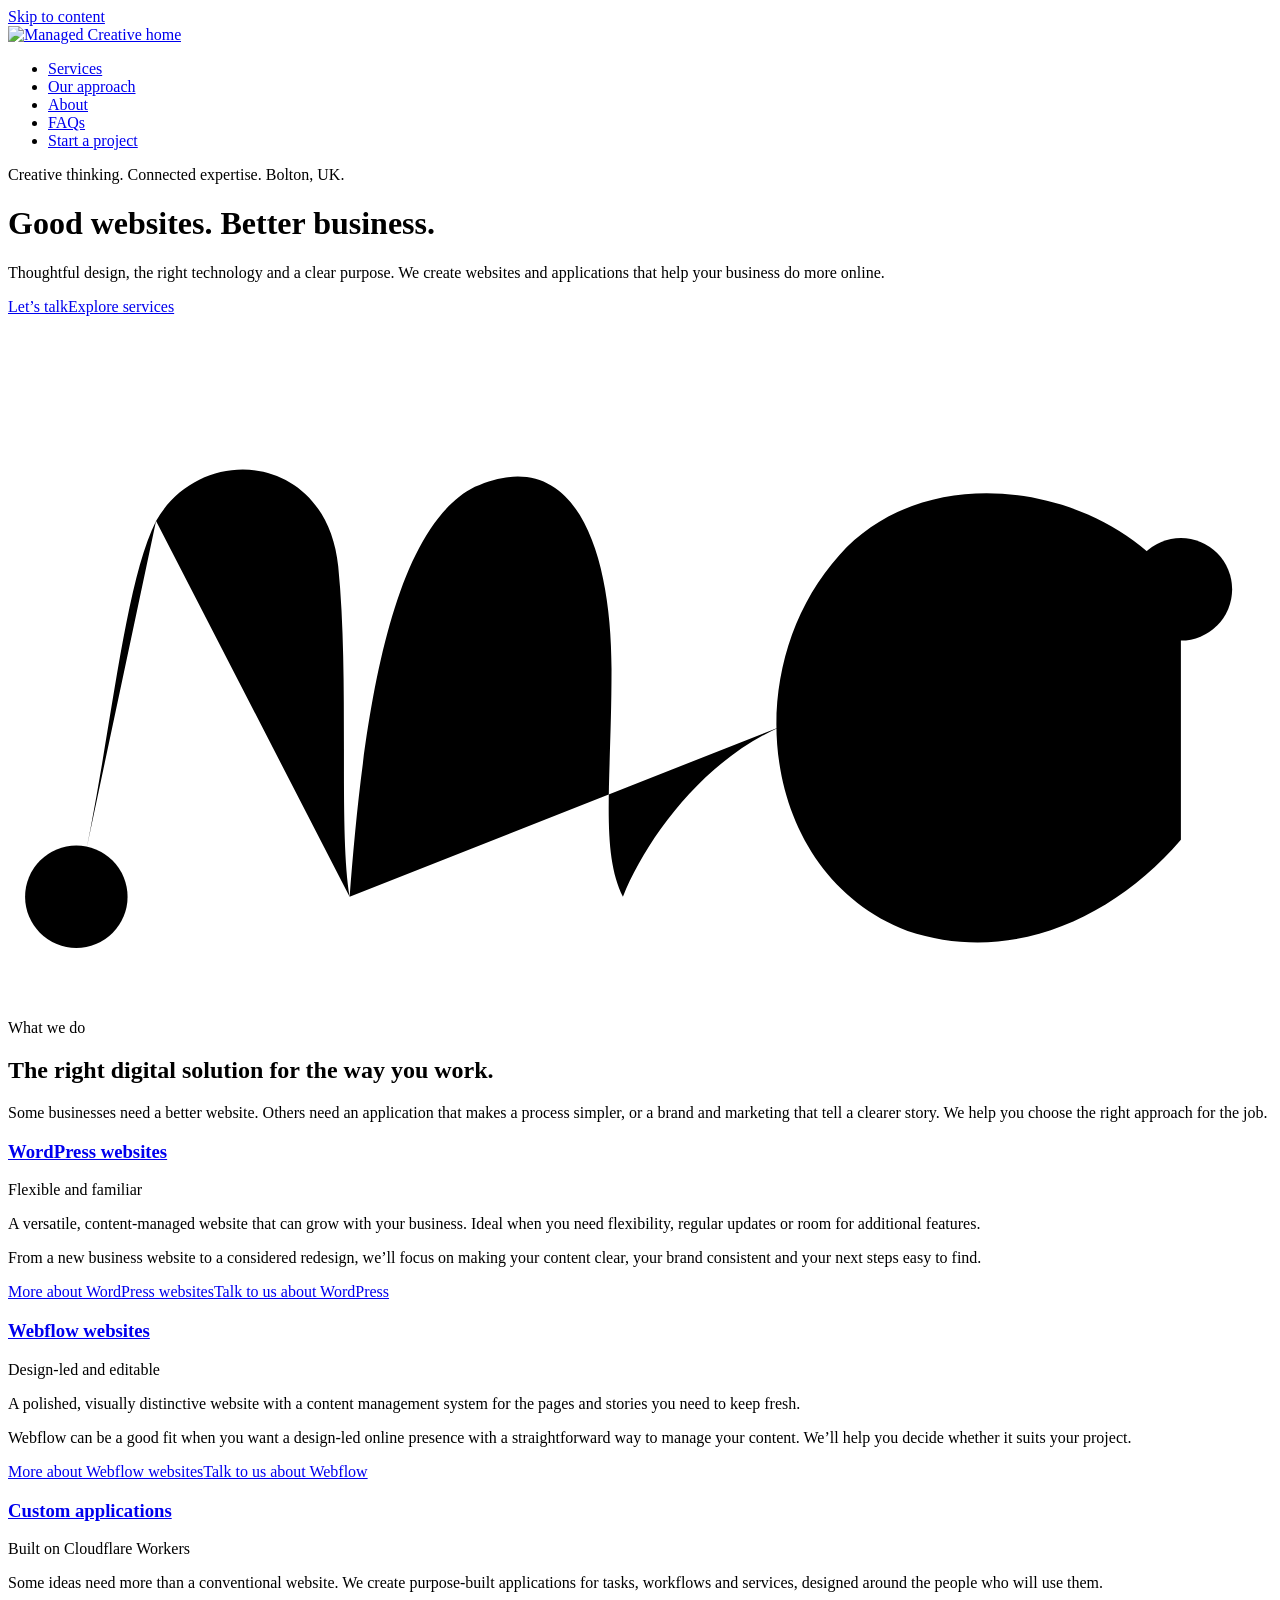
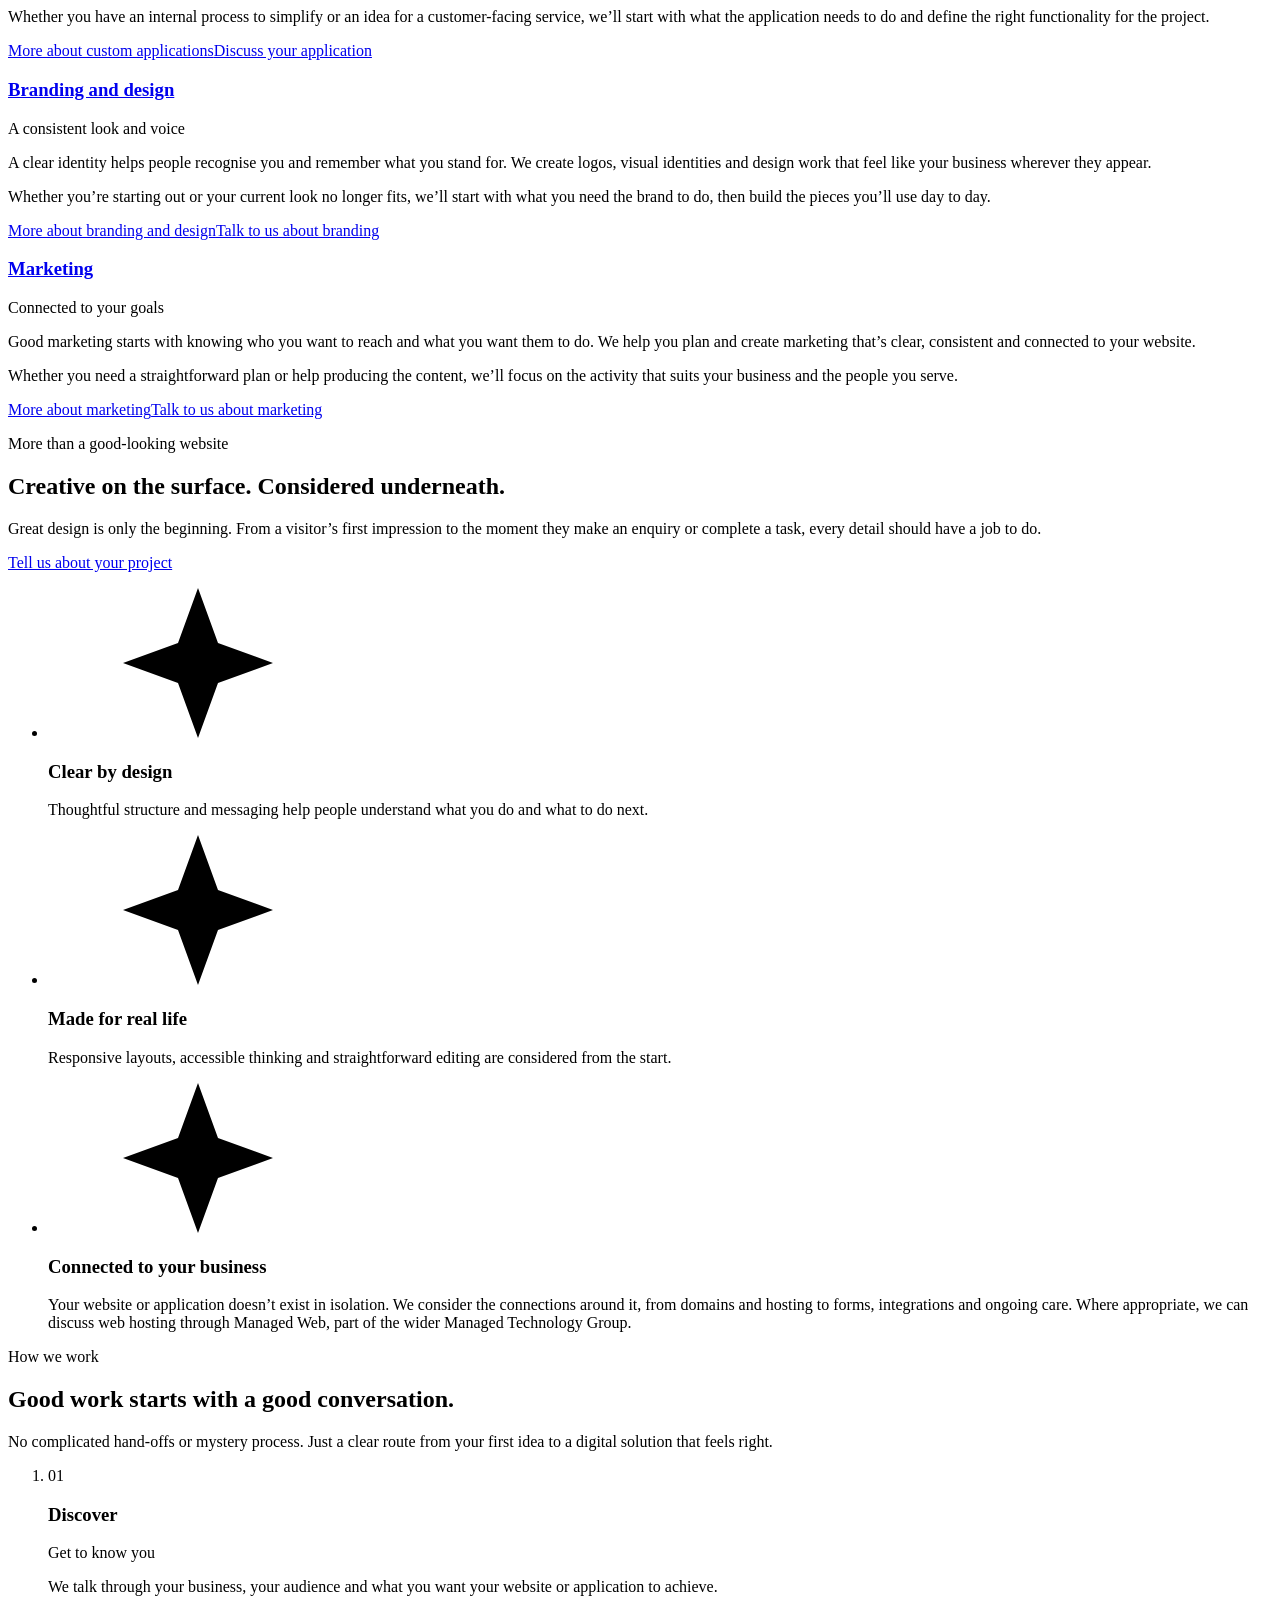
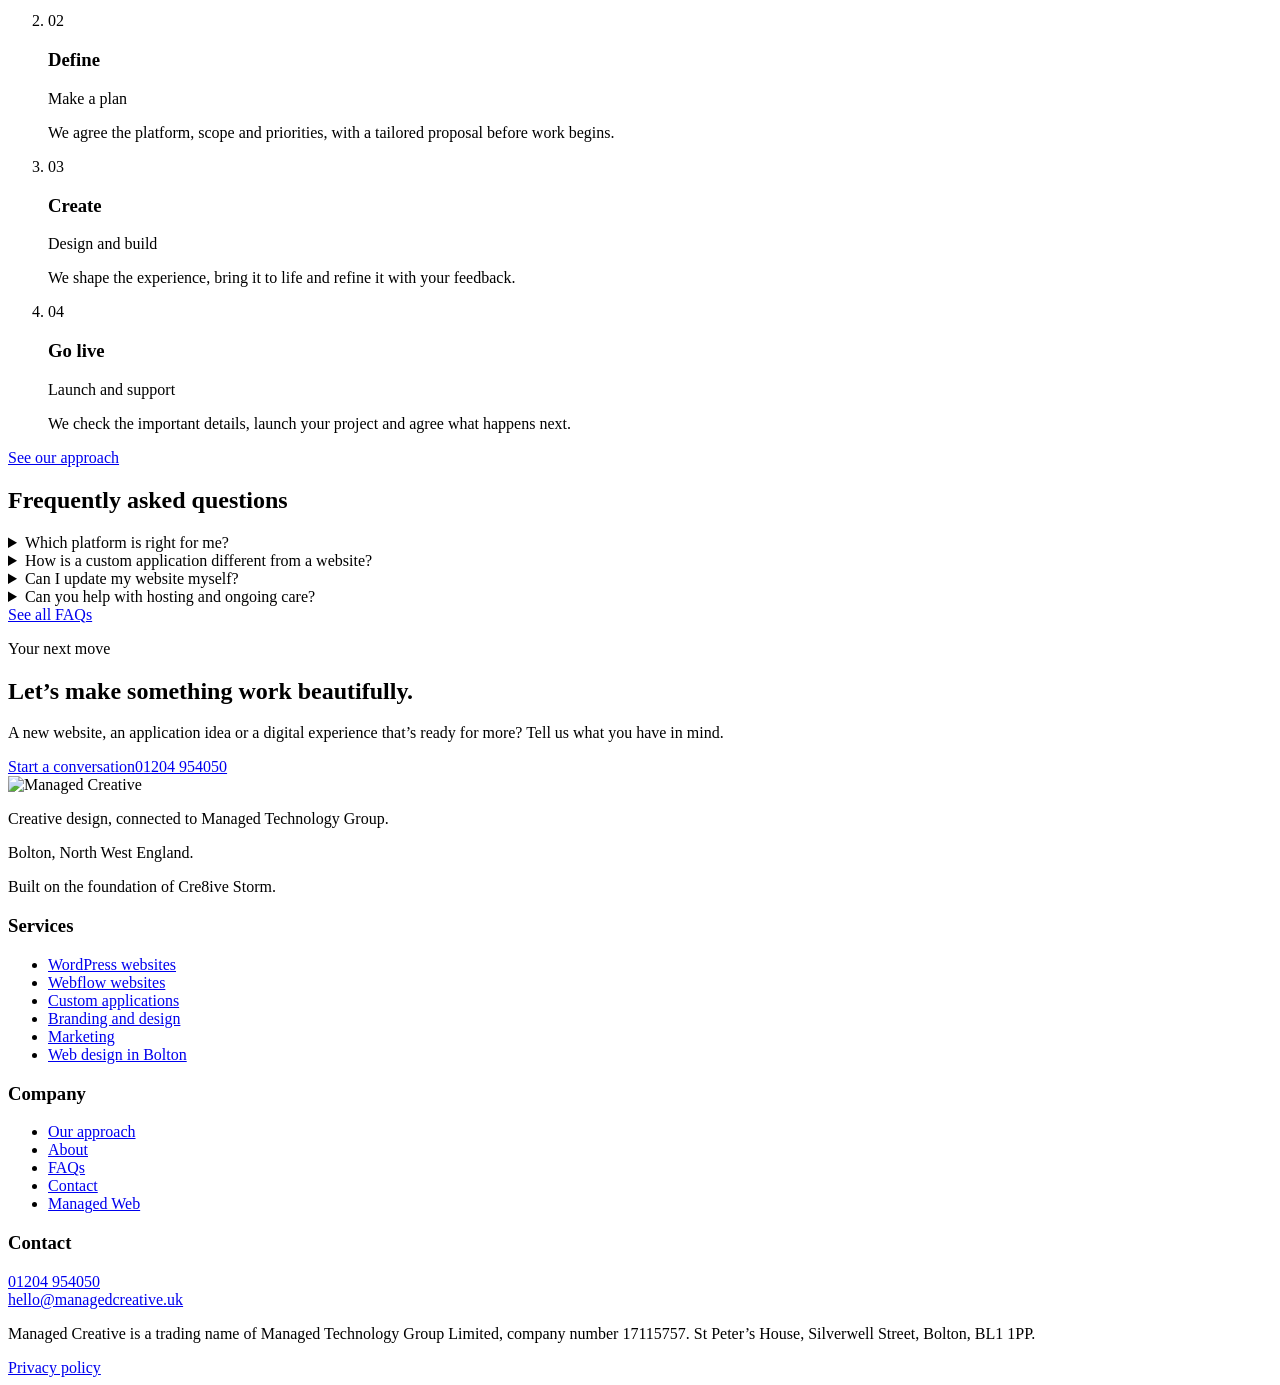
==== commit 43a9e376: "Add Zoho Desk enquiry form and credit Cre8ive Storm The Contact page form creates tickets in the Man" ====
--- a/public/index.html
+++ b/public/index.html
@@ -38,7 +38,7 @@
 </main>
 <footer class="dark"><div class="wrap">
 <div class="foot">
-<div><img src="/assets/managed-creative-logo-reversed.svg" width="646" height="218" alt="Managed Creative"><p>Creative design, connected to Managed Technology Group.</p><p>Bolton, North West England.</p></div>
+<div><img src="/assets/managed-creative-logo-reversed.svg" width="646" height="218" alt="Managed Creative"><p>Creative design, connected to Managed Technology Group.</p><p>Bolton, North West England.</p><p class="credit">Built on the foundation of Cre8ive Storm.</p></div>
 <div><h3>Services</h3><ul><li><a href="/services/wordpress-websites/">WordPress websites</a></li><li><a href="/services/webflow-websites/">Webflow websites</a></li><li><a href="/services/custom-applications/">Custom applications</a></li><li><a href="/services/branding-design/">Branding and design</a></li><li><a href="/services/marketing/">Marketing</a></li><li><a href="/web-design-bolton/">Web design in Bolton</a></li></ul></div>
 <div><h3>Company</h3><ul><li><a href="/approach/">Our approach</a></li><li><a href="/about/">About</a></li><li><a href="/faqs/">FAQs</a></li><li><a href="/contact/">Contact</a></li><li><a href="https://managedweb.uk/">Managed Web</a></li></ul></div>
 <div><h3>Contact</h3><a href="tel:+441204954050">01204 954050</a><br><a href="mailto:hello@managedcreative.uk">hello@managedcreative.uk</a></div>
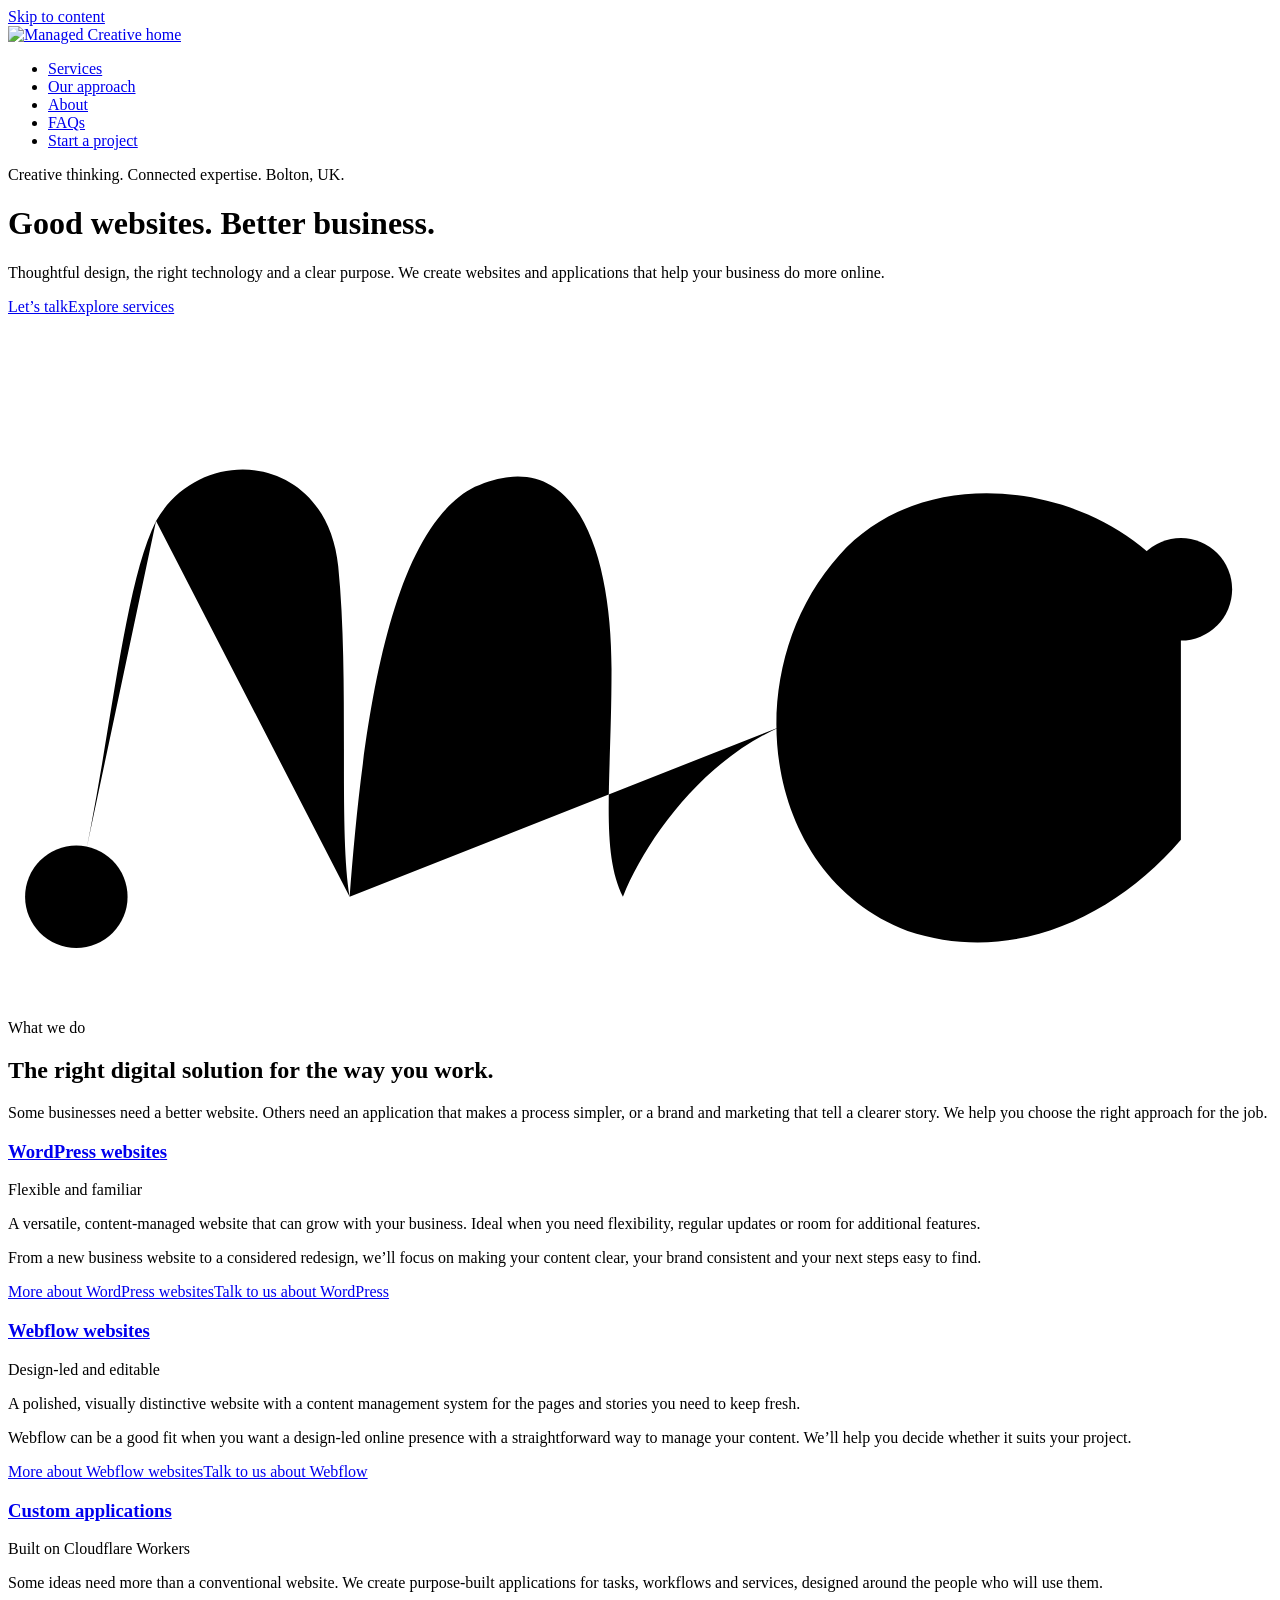
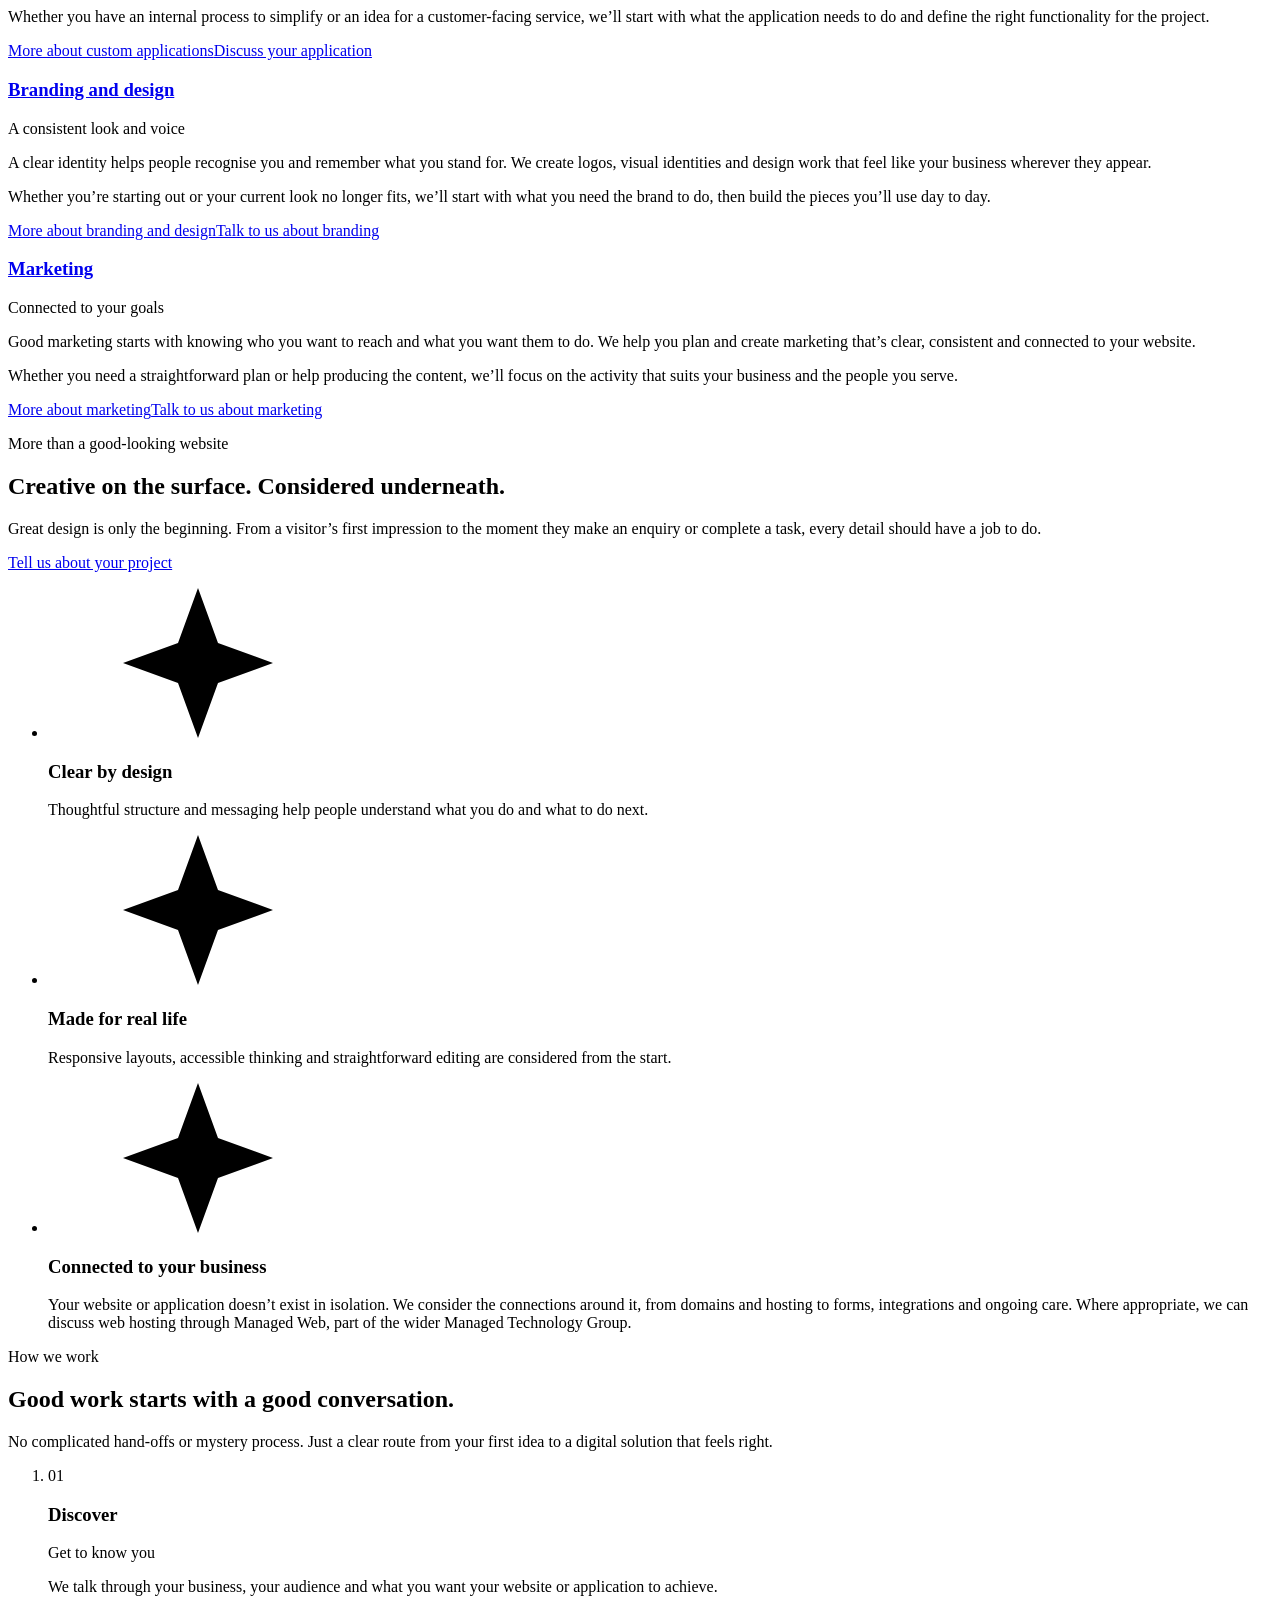
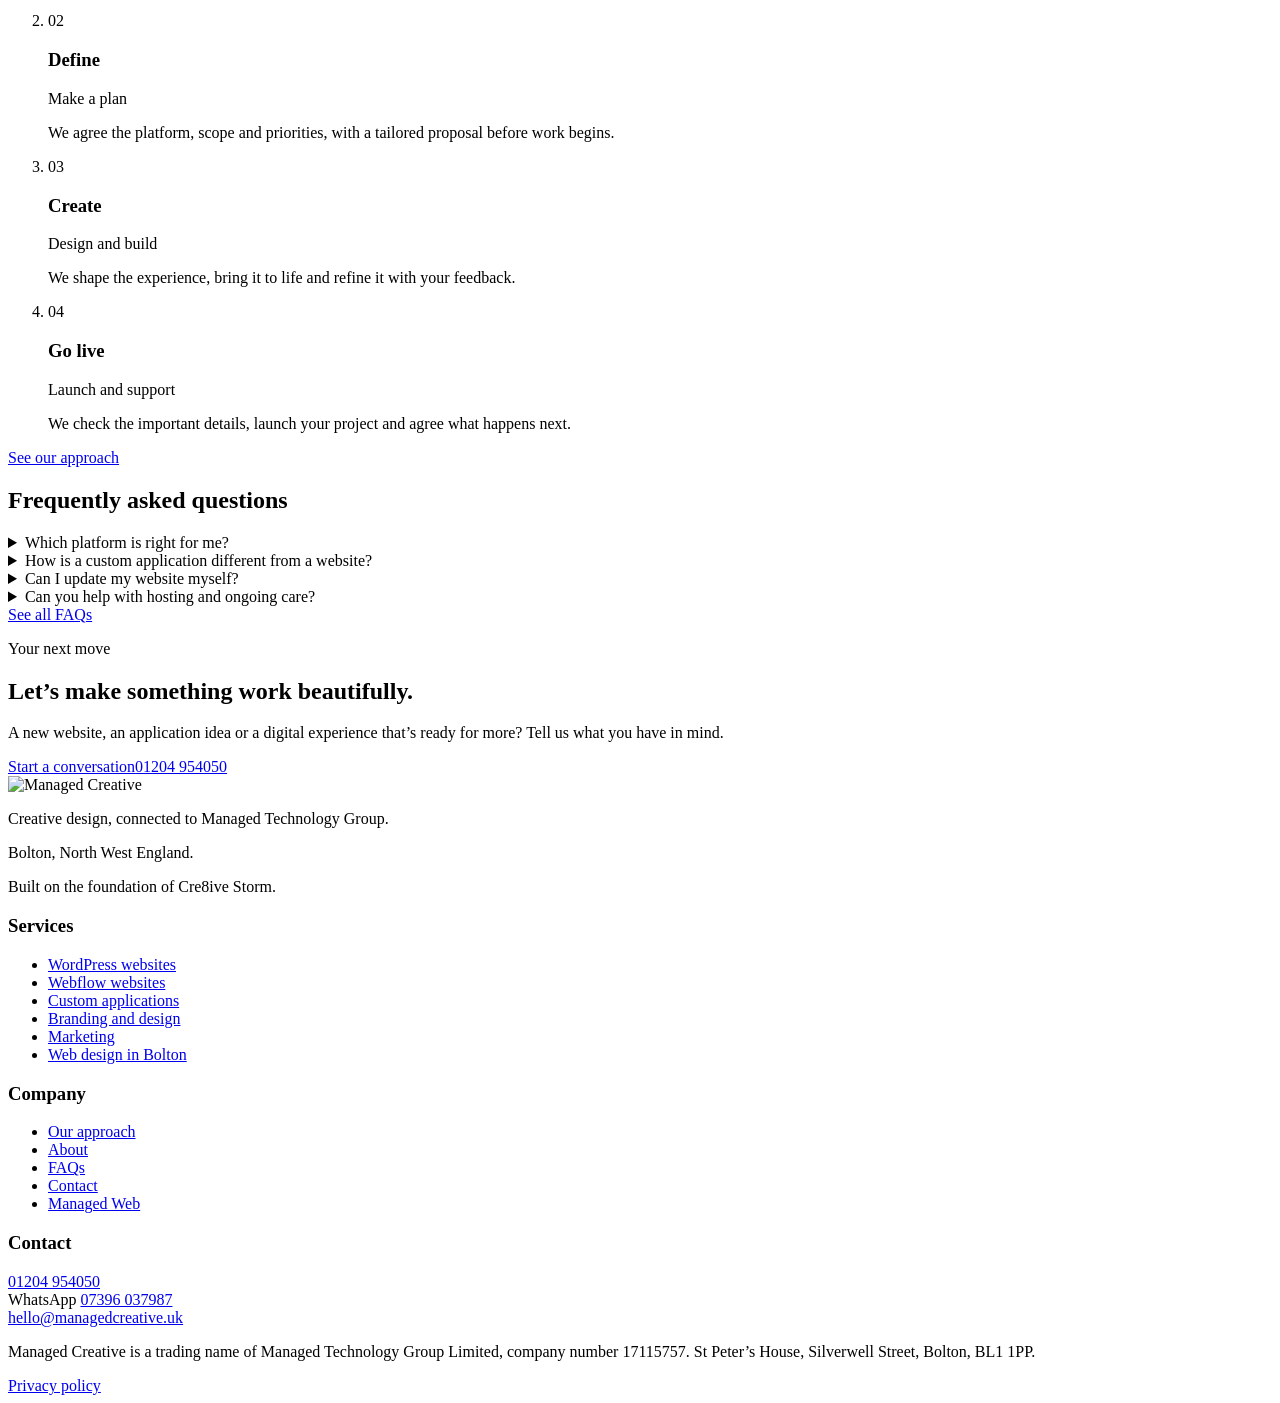
==== commit 3f3f982e: "Add WhatsApp 07396 037987 to the contact page and footer Co-Authored-By: Claude Opus 5.5 <noreply@an" ====
--- a/public/index.html
+++ b/public/index.html
@@ -41,7 +41,7 @@
 <div><img src="/assets/managed-creative-logo-reversed.svg" width="646" height="218" alt="Managed Creative"><p>Creative design, connected to Managed Technology Group.</p><p>Bolton, North West England.</p><p class="credit">Built on the foundation of Cre8ive Storm.</p></div>
 <div><h3>Services</h3><ul><li><a href="/services/wordpress-websites/">WordPress websites</a></li><li><a href="/services/webflow-websites/">Webflow websites</a></li><li><a href="/services/custom-applications/">Custom applications</a></li><li><a href="/services/branding-design/">Branding and design</a></li><li><a href="/services/marketing/">Marketing</a></li><li><a href="/web-design-bolton/">Web design in Bolton</a></li></ul></div>
 <div><h3>Company</h3><ul><li><a href="/approach/">Our approach</a></li><li><a href="/about/">About</a></li><li><a href="/faqs/">FAQs</a></li><li><a href="/contact/">Contact</a></li><li><a href="https://managedweb.uk/">Managed Web</a></li></ul></div>
-<div><h3>Contact</h3><a href="tel:+441204954050">01204 954050</a><br><a href="mailto:hello@managedcreative.uk">hello@managedcreative.uk</a></div>
+<div><h3>Contact</h3><a href="tel:+441204954050">01204 954050</a><br>WhatsApp <a href="https://wa.me/447396037987?text=Hi%20Managed%20Creative%2C%20I%20have%20an%20enquiry.">07396 037987</a><br><a href="mailto:hello@managedcreative.uk">hello@managedcreative.uk</a></div>
 </div>
 <div class="legal-line"><p>Managed Creative is a trading name of Managed Technology Group Limited, company number 17115757. St Peter’s House, Silverwell Street, Bolton, BL1 1PP.</p><a href="/privacy/">Privacy policy</a></div>
 </div></footer>
